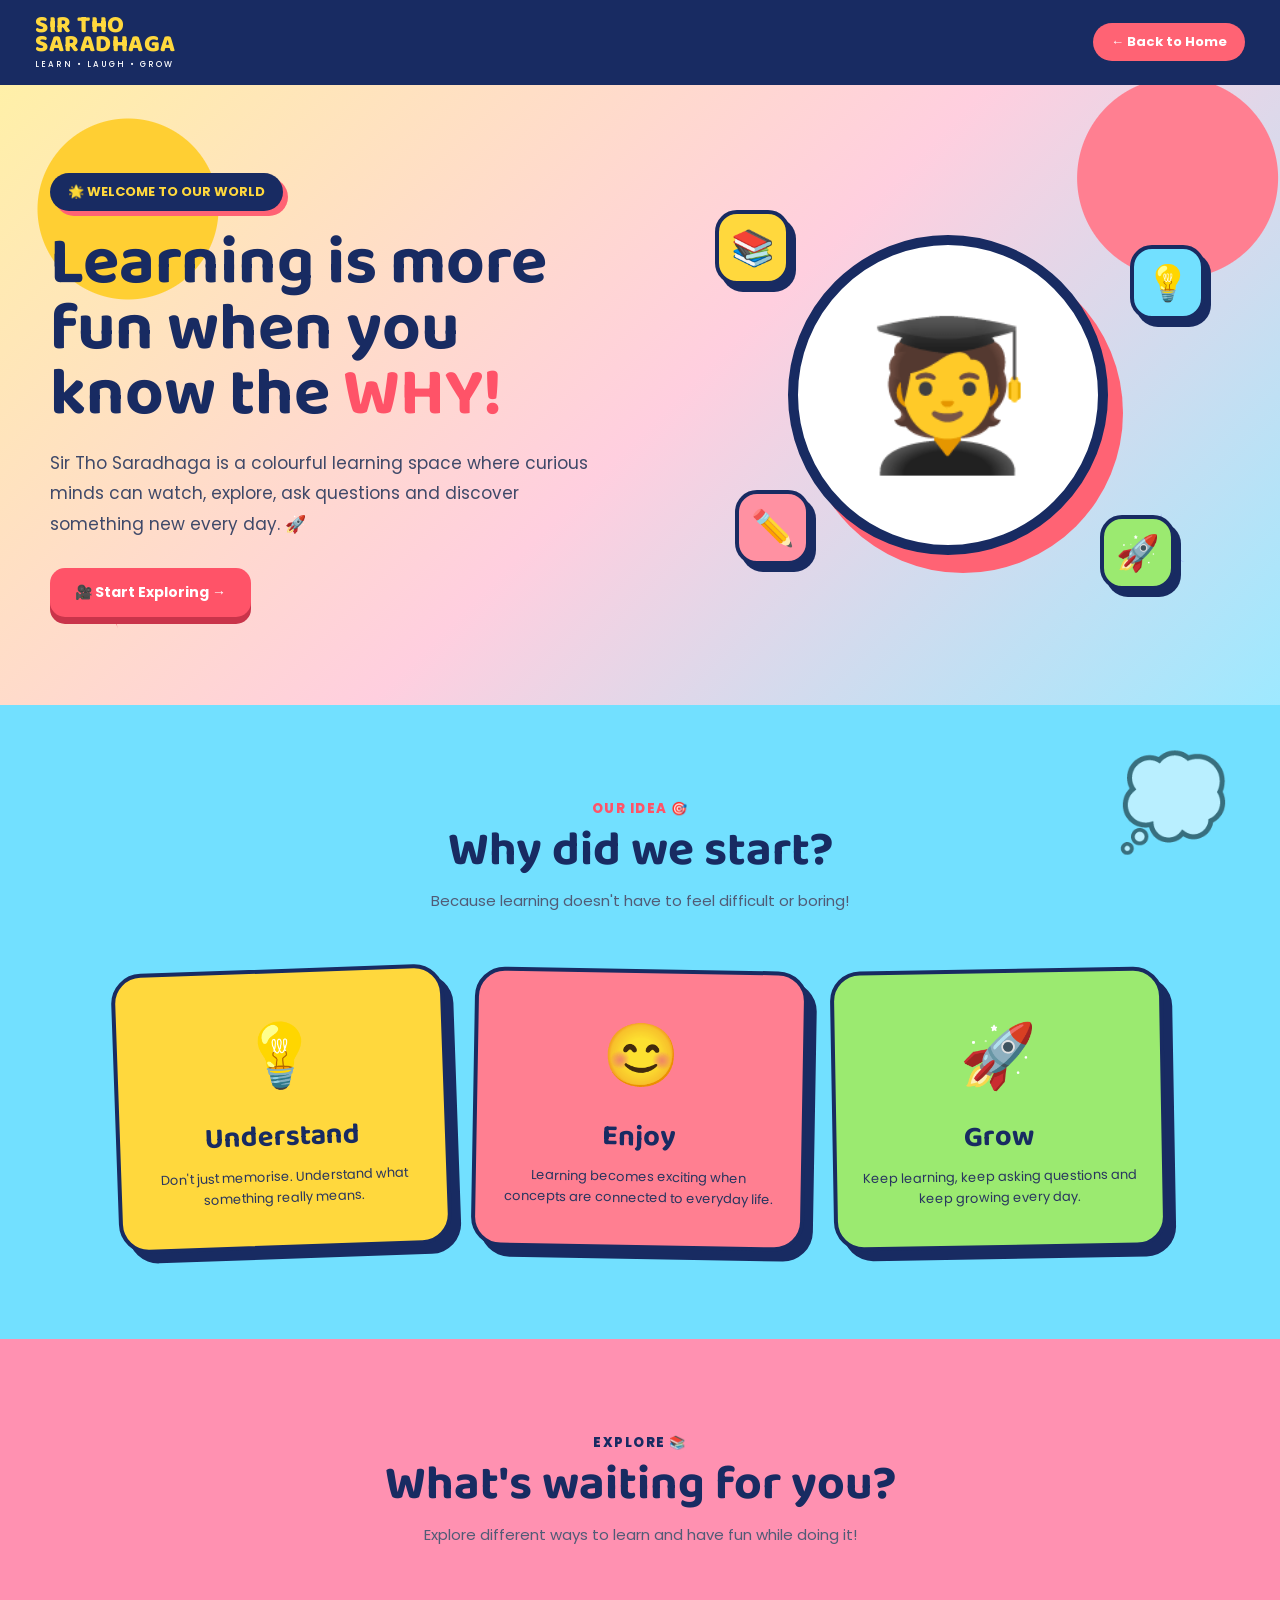
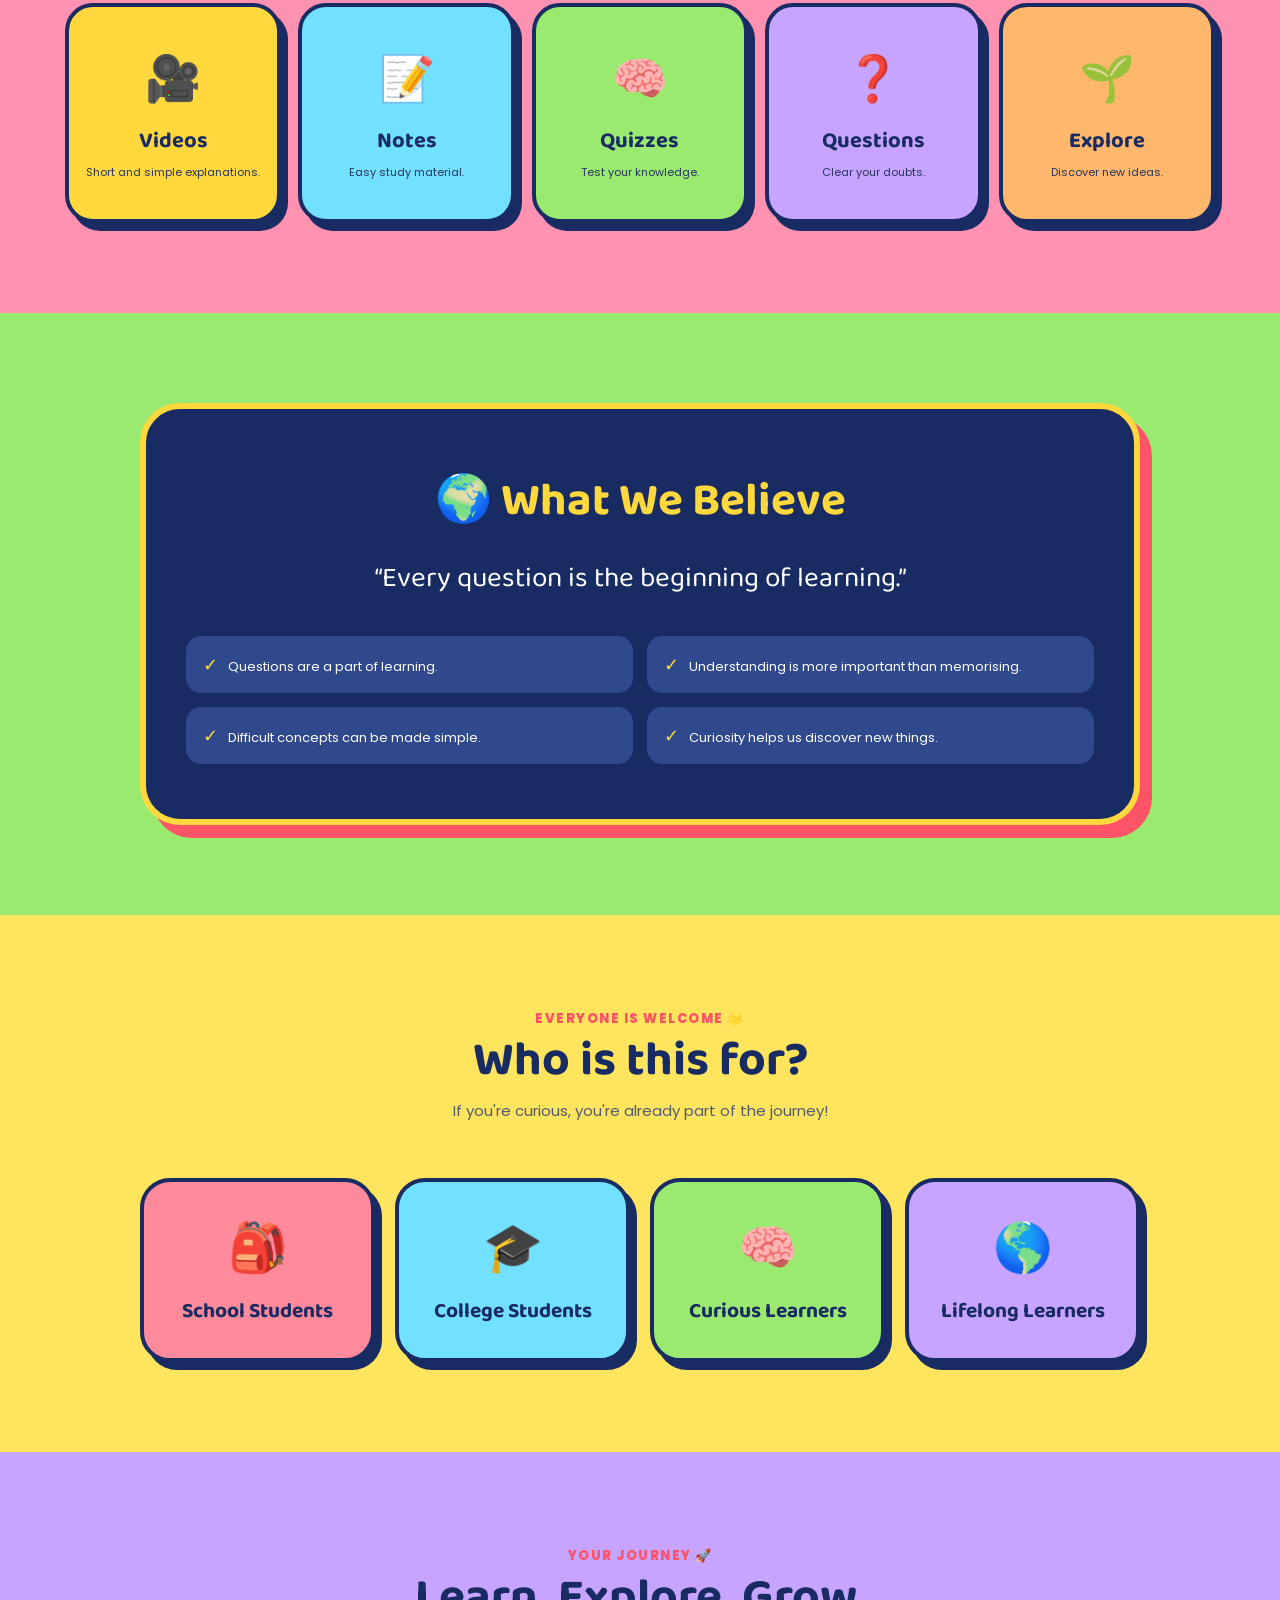
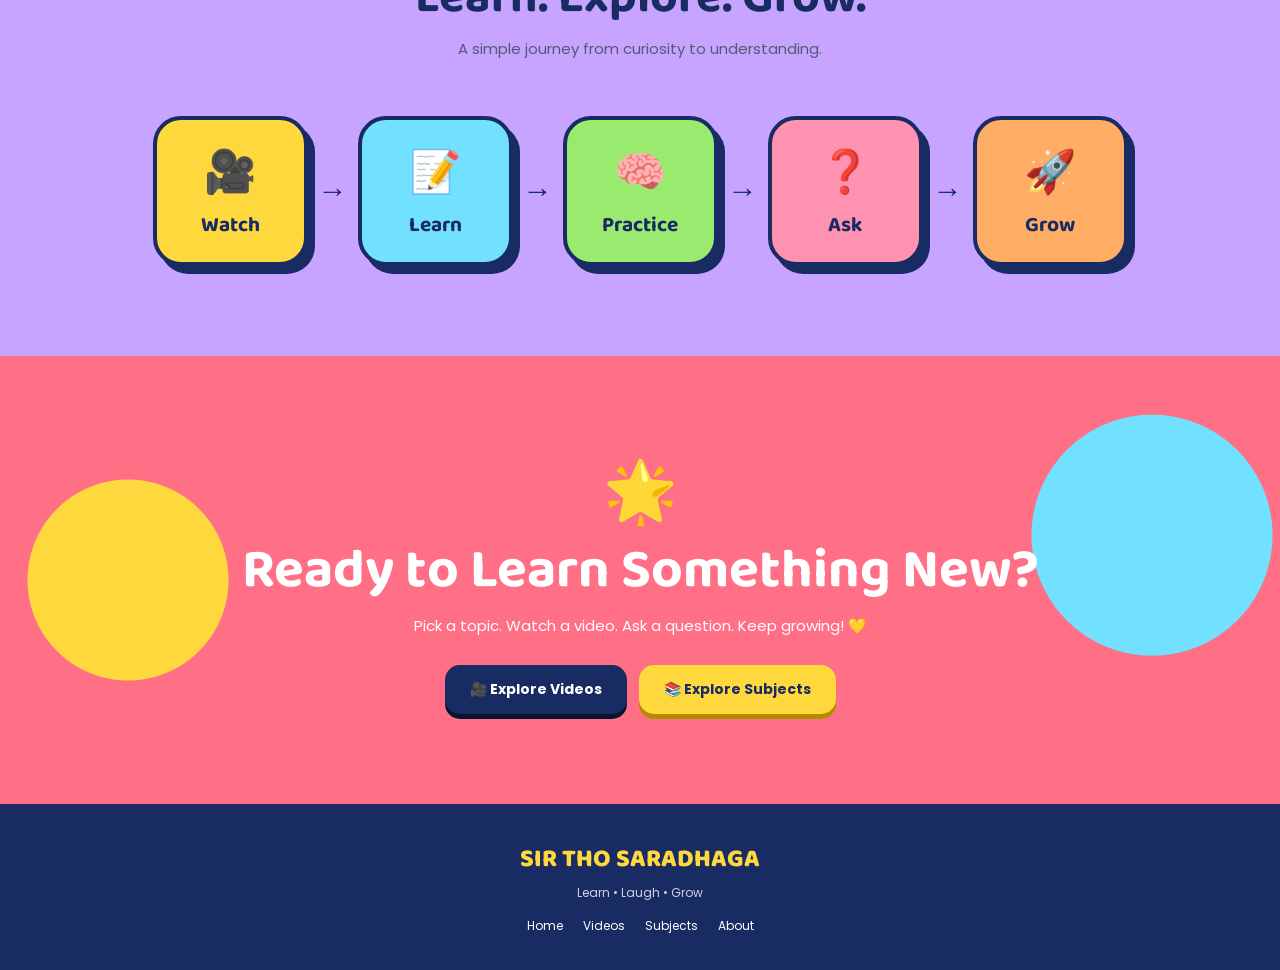
==== about.html @ 95d96d80 "first commit" ====
<!DOCTYPE html>
<html lang="en">

<head>

    <meta charset="UTF-8">

    <meta name="viewport"
          content="width=device-width, initial-scale=1.0">

    <title>About | Sir Tho Saradhaga</title>

    <link rel="preconnect"
          href="https://fonts.googleapis.com">

    <link rel="preconnect"
          href="https://fonts.gstatic.com"
          crossorigin>

    <link
        href="https://fonts.googleapis.com/css2?family=Baloo+2:wght@500;600;700;800&family=Poppins:wght@400;500;600;700&display=swap"
        rel="stylesheet">


<style>

/* =========================================================
   RESET
========================================================= */

* {
    margin: 0;
    padding: 0;
    box-sizing: border-box;
}

html {
    scroll-behavior: smooth;
}

body {
    font-family: "Poppins", sans-serif;
    background: #fff0a8;
    color: #17265c;
    overflow-x: hidden;
}

a {
    text-decoration: none;
}



/* =========================================================
   SIMPLE TOP BAR
========================================================= */

.top-bar {

    width: 100%;

    background: #182b62;

    padding: 16px 35px;

    display: flex;

    align-items: center;

    justify-content: space-between;

    position: relative;

    z-index: 20;
}


.logo {

    font-family: "Baloo 2", sans-serif;

    font-size: 24px;

    line-height: 0.8;

    font-weight: 800;

    color: #ffd83d;

    letter-spacing: 0.5px;
}


.logo small {

    display: block;

    color: white;

    font-family: "Poppins", sans-serif;

    font-size: 8px;

    font-weight: 500;

    letter-spacing: 2px;

    margin-top: 8px;
}


.back-home {

    background: #ff6374;

    color: white;

    padding: 9px 18px;

    border-radius: 25px;

    font-size: 13px;

    font-weight: 700;

    transition: 0.25s;
}


.back-home:hover {

    background: #ff4559;

    transform: translateY(-2px);
}



/* =========================================================
   HERO
========================================================= */

.about-hero {

    min-height: 620px;

    background:

        radial-gradient(
            circle at 10% 20%,
            #ffcf33 0,
            #ffcf33 90px,
            transparent 91px
        ),

        radial-gradient(
            circle at 92% 15%,
            #ff7f91 0,
            #ff7f91 100px,
            transparent 101px
        ),

        linear-gradient(
            135deg,
            #fff0a8,
            #ffcfdf 52%,
            #9ee9ff
        );

    position: relative;

    overflow: hidden;

    display: flex;

    align-items: center;
}


.about-hero::before {

    content: "✦";

    position: absolute;

    left: 6%;

    bottom: 45px;

    font-size: 80px;

    color: #ff6374;

    transform: rotate(-15deg);
}


.about-hero::after {

    content: "✦";

    position: absolute;

    right: 7%;

    bottom: 80px;

    font-size: 100px;

    color: #7b62ff;

    transform: rotate(20deg);
}


.hero-inner {

    width: 100%;

    max-width: 1250px;

    margin: auto;

    padding: 70px 35px;

    display: grid;

    grid-template-columns: 1fr 1fr;

    align-items: center;

    gap: 50px;

    position: relative;

    z-index: 3;
}


.hero-left {

    max-width: 650px;
}


.hero-tag {

    display: inline-block;

    background: #182b62;

    color: #ffd83d;

    padding: 9px 18px;

    border-radius: 30px;

    font-size: 13px;

    font-weight: 700;

    margin-bottom: 20px;

    box-shadow:
        5px 5px 0 #ff6374;
}


.hero-left h1 {

    font-family: "Baloo 2", sans-serif;

    font-size: 67px;

    line-height: 0.98;

    color: #182b62;

    margin-bottom: 20px;
}


.hero-left h1 span {

    color: #ff5368;

    position: relative;
}


.hero-left p {

    font-size: 17px;

    line-height: 1.8;

    color: #3f4969;

    max-width: 590px;

    margin-bottom: 28px;
}


.hero-button {

    display: inline-flex;

    align-items: center;

    gap: 8px;

    background: #ff5368;

    color: white;

    padding: 14px 25px;

    border-radius: 15px;

    font-size: 14px;

    font-weight: 700;

    box-shadow:
        0 7px 0 #c9344a;

    transition: 0.2s;
}


.hero-button:hover {

    transform: translateY(4px);

    box-shadow:
        0 3px 0 #c9344a;
}



/* HERO ILLUSTRATION */

.hero-art {

    height: 410px;

    position: relative;

    display: flex;

    justify-content: center;

    align-items: center;
}


.big-circle {

    width: 320px;

    height: 320px;

    border-radius: 50%;

    background: #ffffff;

    border: 10px solid #182b62;

    display: flex;

    align-items: center;

    justify-content: center;

    font-size: 145px;

    box-shadow:
        15px 18px 0 #ff6374;

    position: relative;

    z-index: 2;
}


.art-card {

    position: absolute;

    width: 75px;

    height: 75px;

    border-radius: 22px;

    display: flex;

    align-items: center;

    justify-content: center;

    font-size: 35px;

    border: 4px solid #182b62;

    box-shadow:
        6px 7px 0 #182b62;

    z-index: 4;

    animation: bounce 3s ease-in-out infinite;
}


.art-one {

    background: #ffd83d;

    top: 20px;

    left: 50px;
}


.art-two {

    background: #72e0ff;

    top: 55px;

    right: 25px;

    animation-delay: .5s;
}


.art-three {

    background: #ff91a2;

    bottom: 35px;

    left: 70px;

    animation-delay: 1s;
}


.art-four {

    background: #9bea70;

    bottom: 10px;

    right: 55px;

    animation-delay: 1.5s;
}


@keyframes bounce {

    0%,100% {
        transform: translateY(0) rotate(0deg);
    }

    50% {
        transform: translateY(-12px) rotate(5deg);
    }
}



/* =========================================================
   SECTION COMMON
========================================================= */

.section {

    padding: 90px 25px;

    position: relative;

    overflow: hidden;
}


.section-heading {

    max-width: 800px;

    margin: 0 auto 55px;

    text-align: center;
}


.section-heading .mini {

    display: inline-block;

    font-size: 13px;

    font-weight: 800;

    color: #ff5368;

    letter-spacing: 1.5px;

    margin-bottom: 7px;
}


.section-heading h2 {

    font-family: "Baloo 2", sans-serif;

    font-size: 48px;

    line-height: 1.05;

    color: #182b62;

    margin-bottom: 12px;
}


.section-heading p {

    color: #515b76;

    font-size: 15px;

    line-height: 1.7;
}



/* =========================================================
   WHY SECTION
========================================================= */

.why-section {

    background: #72e0ff;
}


.why-section::before {

    content: "💭";

    position: absolute;

    right: 4%;

    top: 30px;

    font-size: 90px;

    opacity: 0.5;
}


.why-cards {

    max-width: 1050px;

    margin: auto;

    display: grid;

    grid-template-columns: repeat(3, 1fr);

    gap: 25px;
}


.why-card {

    min-height: 280px;

    padding: 30px 25px;

    border-radius: 30px;

    border: 4px solid #182b62;

    box-shadow:
        9px 10px 0 #182b62;

    transition: 0.25s;

    display: flex;

    flex-direction: column;

    justify-content: center;

    align-items: center;

    text-align: center;
}


.why-card:hover {

    transform: translateY(-8px);
}


.why-card:nth-child(1) {

    background: #ffd83d;

    transform: rotate(-2deg);
}


.why-card:nth-child(2) {

    background: #ff7f91;

    transform: rotate(1deg);
}


.why-card:nth-child(3) {

    background: #9bea70;

    transform: rotate(-1deg);
}


.why-icon {

    font-size: 62px;

    margin-bottom: 12px;
}


.why-card h3 {

    font-family: "Baloo 2", sans-serif;

    color: #182b62;

    font-size: 29px;

    margin-bottom: 7px;
}


.why-card p {

    color: #28355f;

    font-size: 13px;

    line-height: 1.6;
}



/* =========================================================
   FEATURES
========================================================= */

.features-section {

    background: #ff91b1;
}


.features-section .section-heading .mini {

    color: #182b62;
}


.feature-grid {

    max-width: 1150px;

    margin: auto;

    display: grid;

    grid-template-columns: repeat(5, 1fr);

    gap: 17px;
}


.feature-card {

    min-height: 220px;

    padding: 25px 15px;

    border-radius: 28px;

    text-align: center;

    border: 4px solid #182b62;

    box-shadow:
        7px 8px 0 #182b62;

    display: flex;

    flex-direction: column;

    justify-content: center;

    align-items: center;

    transition: 0.25s;
}


.feature-card:hover {

    transform: translateY(-8px) rotate(1deg);
}


.feature-card:nth-child(1) {

    background: #ffd83d;
}


.feature-card:nth-child(2) {

    background: #72e0ff;
}


.feature-card:nth-child(3) {

    background: #9bea70;
}


.feature-card:nth-child(4) {

    background: #c7a4ff;
}


.feature-card:nth-child(5) {

    background: #ffb86b;
}


.feature-card .emoji {

    font-size: 45px;

    margin-bottom: 10px;
}


.feature-card h3 {

    font-family: "Baloo 2", sans-serif;

    font-size: 22px;

    color: #182b62;

    margin-bottom: 5px;
}


.feature-card p {

    color: #27345d;

    font-size: 11px;

    line-height: 1.5;
}



/* =========================================================
   BELIEF SECTION
========================================================= */

.belief-section {

    background: #9bea70;

    text-align: center;
}


.belief-box {

    max-width: 1000px;

    margin: auto;

    background: #182b62;

    border-radius: 40px;

    padding: 55px 40px;

    color: white;

    border: 6px solid #ffd83d;

    box-shadow:
        12px 13px 0 #ff5368;

    position: relative;
}


.belief-box h2 {

    font-family: "Baloo 2", sans-serif;

    color: #ffd83d;

    font-size: 46px;

    margin-bottom: 18px;
}


.quote {

    font-family: "Baloo 2", sans-serif;

    color: white;

    font-size: 28px;

    margin-bottom: 35px;
}


.belief-points {

    display: grid;

    grid-template-columns: repeat(2, 1fr);

    gap: 14px;

    text-align: left;
}


.belief-point {

    background: #30488c;

    border-radius: 15px;

    padding: 15px 17px;

    color: white;

    font-size: 13px;
}


.belief-point span {

    color: #ffd83d;

    font-size: 18px;

    margin-right: 7px;
}



/* =========================================================
   WHO IS IT FOR
========================================================= */

.audience-section {

    background: #ffe45e;
}


.audience-grid {

    max-width: 1000px;

    margin: auto;

    display: grid;

    grid-template-columns: repeat(4, 1fr);

    gap: 20px;
}


.audience-card {

    padding: 30px 15px;

    min-height: 180px;

    border-radius: 30px;

    border: 4px solid #182b62;

    box-shadow:
        7px 8px 0 #182b62;

    display: flex;

    flex-direction: column;

    justify-content: center;

    align-items: center;

    text-align: center;

    transition: 0.25s;
}


.audience-card:hover {

    transform: scale(1.05);
}


.audience-card:nth-child(1) {

    background: #ff8a9c;
}


.audience-card:nth-child(2) {

    background: #72e0ff;
}


.audience-card:nth-child(3) {

    background: #9bea70;
}


.audience-card:nth-child(4) {

    background: #c7a4ff;
}


.audience-card .emoji {

    font-size: 48px;

    margin-bottom: 10px;
}


.audience-card h3 {

    font-family: "Baloo 2", sans-serif;

    color: #182b62;

    font-size: 21px;
}



/* =========================================================
   LEARNING JOURNEY
========================================================= */

.journey-section {

    background: #c7a4ff;
}


.journey {

    max-width: 1100px;

    margin: auto;

    display: flex;

    justify-content: center;

    align-items: center;

    gap: 10px;

    flex-wrap: wrap;
}


.journey-step {

    width: 155px;

    height: 150px;

    border-radius: 28px;

    background: #ffd83d;

    border: 4px solid #182b62;

    box-shadow:
        7px 8px 0 #182b62;

    display: flex;

    flex-direction: column;

    justify-content: center;

    align-items: center;

    transition: 0.25s;
}


.journey-step:nth-child(3) {

    background: #72e0ff;
}


.journey-step:nth-child(5) {

    background: #9bea70;
}


.journey-step:nth-child(7) {

    background: #ff91b1;
}


.journey-step:nth-child(9) {

    background: #ffad65;
}


.journey-step:hover {

    transform: translateY(-8px);
}


.journey-step .emoji {

    font-size: 42px;

    margin-bottom: 5px;
}


.journey-step h3 {

    font-family: "Baloo 2", sans-serif;

    color: #182b62;

    font-size: 21px;
}


.journey-arrow {

    font-size: 30px;

    font-weight: 800;

    color: #182b62;
}



/* =========================================================
   FINAL CTA
========================================================= */

.cta-section {

    background:

        radial-gradient(
            circle at 10% 50%,
            #ffd83d 0,
            #ffd83d 100px,
            transparent 101px
        ),

        radial-gradient(
            circle at 90% 40%,
            #72e0ff 0,
            #72e0ff 120px,
            transparent 121px
        ),

        #ff6f86;

    padding: 90px 25px;

    text-align: center;
}


.cta-box {

    max-width: 800px;

    margin: auto;
}


.cta-box .emoji {

    font-size: 60px;

    margin-bottom: 8px;
}


.cta-box h2 {

    font-family: "Baloo 2", sans-serif;

    color: white;

    font-size: 55px;

    line-height: 1;

    margin-bottom: 15px;
}


.cta-box p {

    color: white;

    font-size: 15px;

    margin-bottom: 28px;
}


.cta-buttons {

    display: flex;

    justify-content: center;

    gap: 12px;

    flex-wrap: wrap;
}


.cta-btn {

    padding: 14px 25px;

    border-radius: 15px;

    font-size: 14px;

    font-weight: 700;

    transition: 0.25s;
}


.cta-primary {

    background: #182b62;

    color: white;

    box-shadow:
        0 5px 0 #091431;
}


.cta-secondary {

    background: #ffd83d;

    color: #182b62;

    box-shadow:
        0 5px 0 #b28c00;
}


.cta-btn:hover {

    transform: translateY(4px);
}



/* =========================================================
   FOOTER
========================================================= */

footer {

    background: #182b62;

    color: white;

    text-align: center;

    padding: 35px 20px;
}


.footer-logo {

    font-family: "Baloo 2", sans-serif;

    font-size: 25px;

    color: #ffd83d;

    font-weight: 800;
}


footer p {

    font-size: 12px;

    opacity: 0.8;

    margin-top: 5px;
}


.footer-links {

    margin-top: 15px;

    display: flex;

    justify-content: center;

    gap: 20px;

    flex-wrap: wrap;
}


.footer-links a {

    color: white;

    font-size: 12px;
}


.footer-links a:hover {

    color: #ffd83d;
}



/* =========================================================
   RESPONSIVE
========================================================= */

@media (max-width: 1000px) {

    .feature-grid {

        grid-template-columns: repeat(3, 1fr);
    }


    .hero-left h1 {

        font-size: 55px;
    }


    .audience-grid {

        grid-template-columns: repeat(2, 1fr);
    }

}


@media (max-width: 800px) {

    .hero-inner {

        grid-template-columns: 1fr;

        text-align: center;
    }


    .hero-left {

        margin: auto;
    }


    .hero-left p {

        margin-left: auto;
        margin-right: auto;
    }


    .hero-art {

        height: 330px;
    }


    .why-cards {

        grid-template-columns: 1fr;
    }


    .belief-points {

        grid-template-columns: 1fr;
    }


    .journey-arrow {

        display: none;
    }

}


@media (max-width: 600px) {

    .top-bar {

        padding: 14px 18px;
    }


    .logo {

        font-size: 20px;
    }


    .about-hero {

        min-height: auto;
    }


    .hero-inner {

        padding: 60px 20px;
    }


    .hero-left h1 {

        font-size: 43px;
    }


    .hero-left p {

        font-size: 15px;
    }


    .big-circle {

        width: 240px;

        height: 240px;

        font-size: 105px;
    }


    .art-card {

        width: 60px;

        height: 60px;

        font-size: 28px;
    }


    .section {

        padding: 65px 18px;
    }


    .section-heading h2 {

        font-size: 37px;
    }


    .feature-grid {

        grid-template-columns: repeat(2, 1fr);
    }


    .audience-grid {

        grid-template-columns: 1fr 1fr;
    }


    .belief-box {

        padding: 40px 20px;
    }


    .belief-box h2 {

        font-size: 37px;
    }


    .quote {

        font-size: 22px;
    }


    .cta-box h2 {

        font-size: 42px;
    }

}


@media (max-width: 400px) {

    .feature-grid {

        grid-template-columns: 1fr;
    }


    .audience-grid {

        grid-template-columns: 1fr;
    }


    .journey-step {

        width: 140px;
    }

}

</style>

</head>


<body>


<!-- =====================================================
     TOP BAR
===================================================== -->

<header class="top-bar">

    <a href="index.html" class="logo">

        SIR THO<br>
        SARADHAGA

        <small>
            LEARN • LAUGH • GROW
        </small>

    </a>


    <a href="index.html" class="back-home">

        ← Back to Home

    </a>

</header>



<!-- =====================================================
     HERO
===================================================== -->

<section class="about-hero">

    <div class="hero-inner">


        <div class="hero-left">

            <div class="hero-tag">

                🌟 WELCOME TO OUR WORLD

            </div>


            <h1>

                Learning is more fun
                when you know the
                <span>WHY!</span>

            </h1>


            <p>

                Sir Tho Saradhaga is a colourful learning
                space where curious minds can watch,
                explore, ask questions and discover
                something new every day. 🚀

            </p>


            <a
                href="videos.html"
                class="hero-button"
            >

                🎥 Start Exploring →

            </a>

        </div>



        <div class="hero-art">


            <div class="big-circle">

                🧑‍🎓

            </div>


            <div class="art-card art-one">
                📚
            </div>


            <div class="art-card art-two">
                💡
            </div>


            <div class="art-card art-three">
                ✏️
            </div>


            <div class="art-card art-four">
                🚀
            </div>


        </div>


    </div>

</section>



<!-- =====================================================
     WHY WE STARTED
===================================================== -->

<section class="section why-section">


    <div class="section-heading">

        <div class="mini">
            OUR IDEA 🎯
        </div>

        <h2>
            Why did we start?
        </h2>

        <p>

            Because learning doesn't have to feel
            difficult or boring!

        </p>

    </div>



    <div class="why-cards">


        <div class="why-card">

            <div class="why-icon">
                💡
            </div>

            <h3>
                Understand
            </h3>

            <p>

                Don't just memorise.
                Understand what something
                really means.

            </p>

        </div>



        <div class="why-card">

            <div class="why-icon">
                😊
            </div>

            <h3>
                Enjoy
            </h3>

            <p>

                Learning becomes exciting
                when concepts are connected
                to everyday life.

            </p>

        </div>



        <div class="why-card">

            <div class="why-icon">
                🚀
            </div>

            <h3>
                Grow
            </h3>

            <p>

                Keep learning, keep asking
                questions and keep growing
                every day.

            </p>

        </div>


    </div>

</section>



<!-- =====================================================
     WHAT YOU CAN FIND
===================================================== -->

<section class="section features-section">


    <div class="section-heading">

        <div class="mini">
            EXPLORE 📚
        </div>

        <h2>
            What's waiting for you?
        </h2>

        <p>

            Explore different ways to learn
            and have fun while doing it!

        </p>

    </div>



    <div class="feature-grid">


        <div class="feature-card">

            <div class="emoji">
                🎥
            </div>

            <h3>
                Videos
            </h3>

            <p>
                Short and simple explanations.
            </p>

        </div>


        <div class="feature-card">

            <div class="emoji">
                📝
            </div>

            <h3>
                Notes
            </h3>

            <p>
                Easy study material.
            </p>

        </div>


        <div class="feature-card">

            <div class="emoji">
                🧠
            </div>

            <h3>
                Quizzes
            </h3>

            <p>
                Test your knowledge.
            </p>

        </div>


        <div class="feature-card">

            <div class="emoji">
                ❓
            </div>

            <h3>
                Questions
            </h3>

            <p>
                Clear your doubts.
            </p>

        </div>


        <div class="feature-card">

            <div class="emoji">
                🌱
            </div>

            <h3>
                Explore
            </h3>

            <p>
                Discover new ideas.
            </p>

        </div>


    </div>

</section>



<!-- =====================================================
     WHAT WE BELIEVE
===================================================== -->

<section class="section belief-section">


    <div class="belief-box">


        <h2>
            🌍 What We Believe
        </h2>


        <div class="quote">

            “Every question is the beginning
            of learning.”

        </div>


        <div class="belief-points">


            <div class="belief-point">

                <span>✓</span>

                Questions are a part of learning.

            </div>


            <div class="belief-point">

                <span>✓</span>

                Understanding is more important
                than memorising.

            </div>


            <div class="belief-point">

                <span>✓</span>

                Difficult concepts can be made simple.

            </div>


            <div class="belief-point">

                <span>✓</span>

                Curiosity helps us discover new things.

            </div>


        </div>


    </div>

</section>



<!-- =====================================================
     WHO IS IT FOR
===================================================== -->

<section class="section audience-section">


    <div class="section-heading">

        <div class="mini">
            EVERYONE IS WELCOME 🌟
        </div>

        <h2>
            Who is this for?
        </h2>

        <p>

            If you're curious, you're already
            part of the journey!

        </p>

    </div>



    <div class="audience-grid">


        <div class="audience-card">

            <div class="emoji">
                🎒
            </div>

            <h3>
                School Students
            </h3>

        </div>


        <div class="audience-card">

            <div class="emoji">
                🎓
            </div>

            <h3>
                College Students
            </h3>

        </div>


        <div class="audience-card">

            <div class="emoji">
                🧠
            </div>

            <h3>
                Curious Learners
            </h3>

        </div>


        <div class="audience-card">

            <div class="emoji">
                🌎
            </div>

            <h3>
                Lifelong Learners
            </h3>

        </div>


    </div>

</section>



<!-- =====================================================
     LEARNING JOURNEY
===================================================== -->

<section class="section journey-section">


    <div class="section-heading">

        <div class="mini">
            YOUR JOURNEY 🚀
        </div>

        <h2>
            Learn. Explore. Grow.
        </h2>

        <p>

            A simple journey from curiosity
            to understanding.

        </p>

    </div>



    <div class="journey">


        <div class="journey-step">

            <div class="emoji">
                🎥
            </div>

            <h3>
                Watch
            </h3>

        </div>


        <div class="journey-arrow">
            →
        </div>


        <div class="journey-step">

            <div class="emoji">
                📝
            </div>

            <h3>
                Learn
            </h3>

        </div>


        <div class="journey-arrow">
            →
        </div>


        <div class="journey-step">

            <div class="emoji">
                🧠
            </div>

            <h3>
                Practice
            </h3>

        </div>


        <div class="journey-arrow">
            →
        </div>


        <div class="journey-step">

            <div class="emoji">
                ❓
            </div>

            <h3>
                Ask
            </h3>

        </div>


        <div class="journey-arrow">
            →
        </div>


        <div class="journey-step">

            <div class="emoji">
                🚀
            </div>

            <h3>
                Grow
            </h3>

        </div>


    </div>

</section>



<!-- =====================================================
     FINAL CTA
===================================================== -->

<section class="cta-section">


    <div class="cta-box">


        <div class="emoji">
            🌟
        </div>


        <h2>
            Ready to Learn Something New?
        </h2>


        <p>

            Pick a topic. Watch a video.
            Ask a question. Keep growing! 💛

        </p>


        <div class="cta-buttons">


            <a
                href="videos.html"
                class="cta-btn cta-primary"
            >

                🎥 Explore Videos

            </a>


            <a
                href="index.html#subjects"
                class="cta-btn cta-secondary"
            >

                📚 Explore Subjects

            </a>


        </div>


    </div>

</section>



<!-- =====================================================
     FOOTER
===================================================== -->

<footer>


    <div class="footer-logo">

        SIR THO SARADHAGA

    </div>


    <p>
        Learn • Laugh • Grow
    </p>


    <div class="footer-links">

        <a href="index.html">
            Home
        </a>

        <a href="videos.html">
            Videos
        </a>

        <a href="index.html#subjects">
            Subjects
        </a>

        <a href="about.html">
            About
        </a>

    </div>


</footer>


</body>

</html>
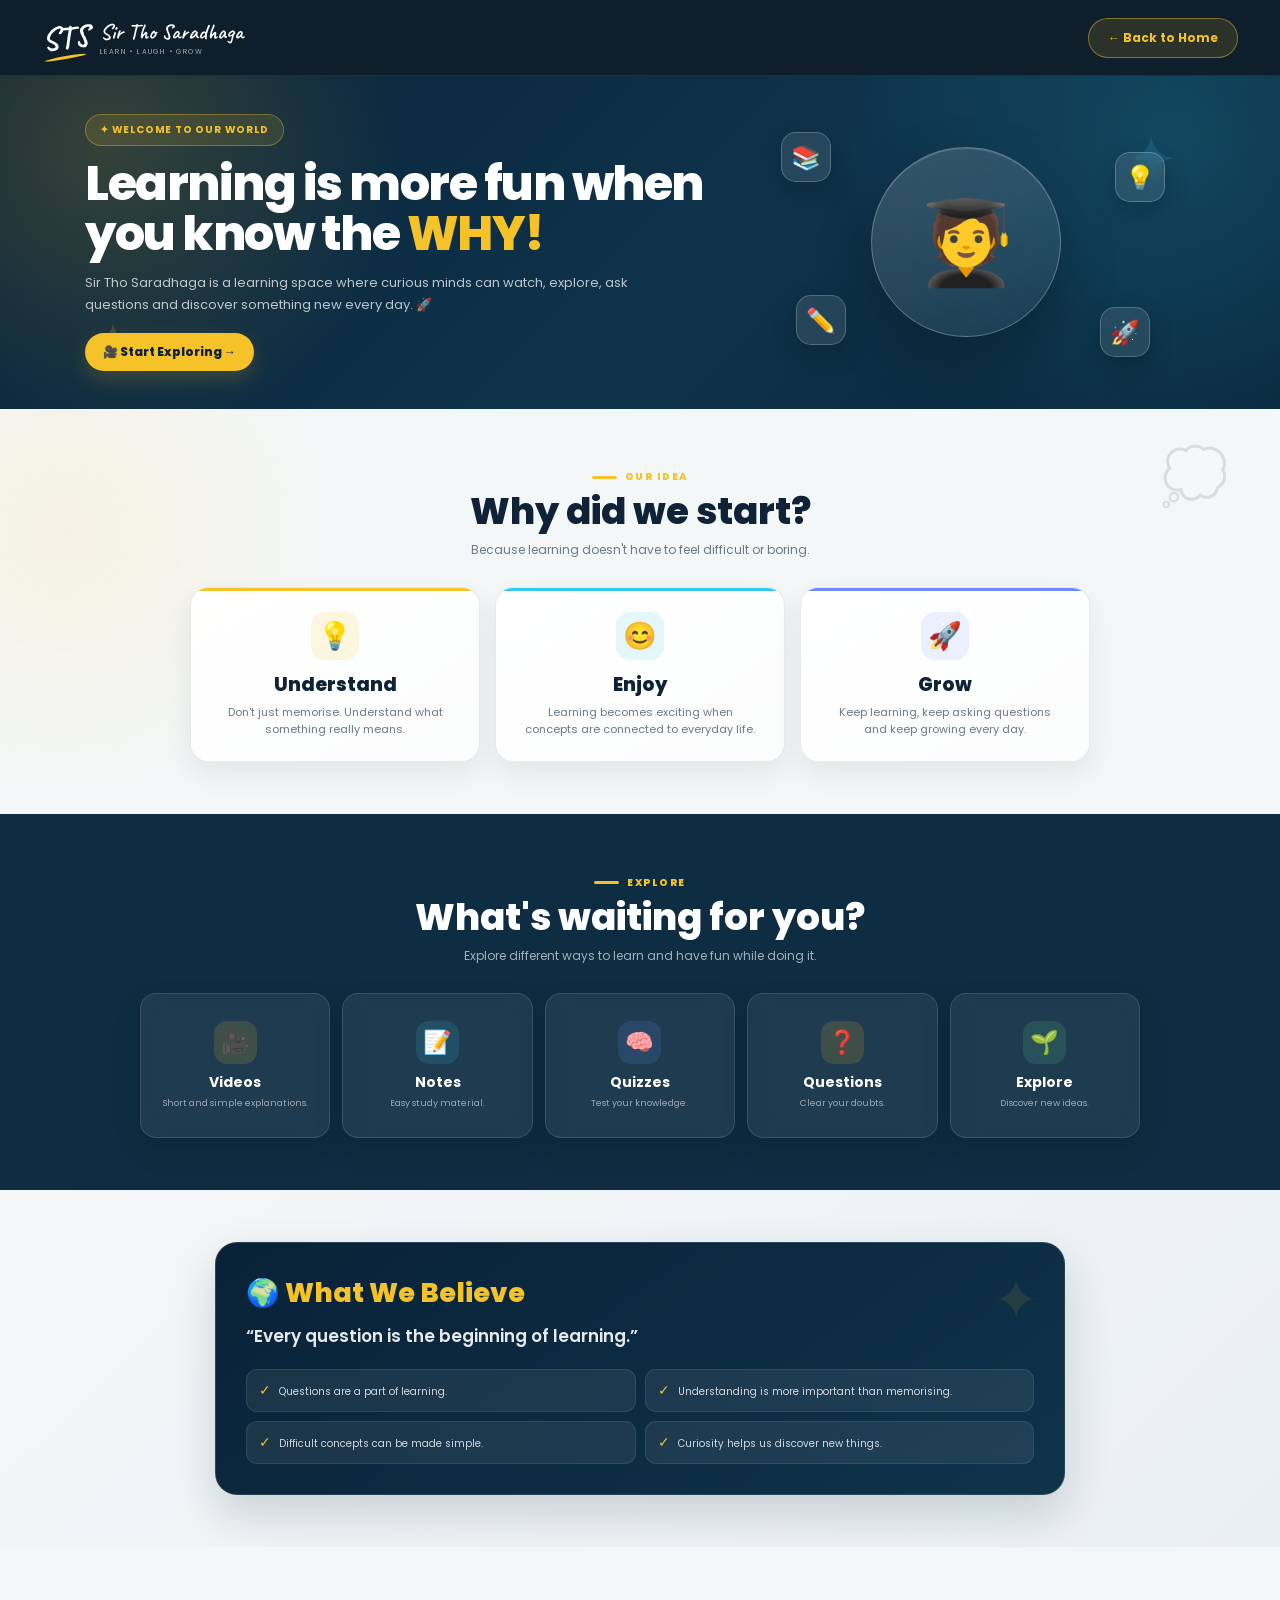
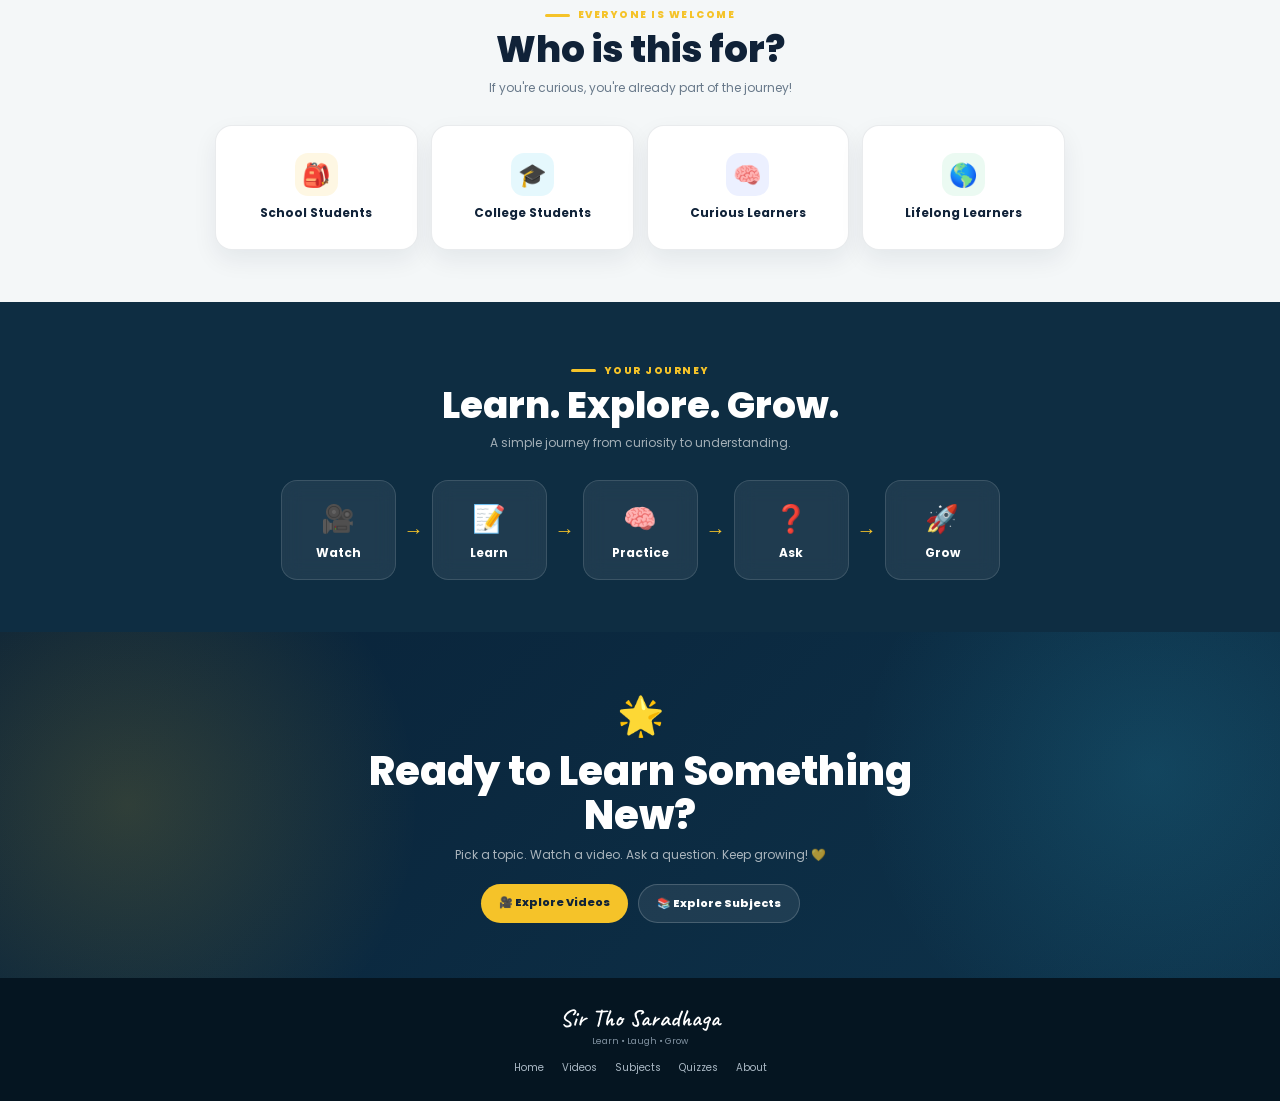
==== commit ce3cfcbc: "upated" ====
--- a/about.html
+++ b/about.html
@@ -2,2234 +2,2325 @@
 <html lang="en">
 
 <head>
-
     <meta charset="UTF-8">
-
-    <meta name="viewport"
-          content="width=device-width, initial-scale=1.0">
+    <meta name="viewport" content="width=device-width, initial-scale=1.0">
 
     <title>About | Sir Tho Saradhaga</title>
 
-    <link rel="preconnect"
-          href="https://fonts.googleapis.com">
-
-    <link rel="preconnect"
-          href="https://fonts.gstatic.com"
-          crossorigin>
+    <link rel="preconnect" href="https://fonts.googleapis.com">
+    <link rel="preconnect" href="https://fonts.gstatic.com" crossorigin>
 
     <link
-        href="https://fonts.googleapis.com/css2?family=Baloo+2:wght@500;600;700;800&family=Poppins:wght@400;500;600;700&display=swap"
+        href="https://fonts.googleapis.com/css2?family=Caveat:wght@500;600;700&family=Poppins:wght@400;500;600;700;800&display=swap"
         rel="stylesheet">
 
-
-<style>
-
-/* =========================================================
-   RESET
-========================================================= */
-
-* {
-    margin: 0;
-    padding: 0;
-    box-sizing: border-box;
-}
-
-html {
-    scroll-behavior: smooth;
-}
-
-body {
-    font-family: "Poppins", sans-serif;
-    background: #fff0a8;
-    color: #17265c;
-    overflow-x: hidden;
-}
-
-a {
-    text-decoration: none;
-}
-
-
-
-/* =========================================================
-   SIMPLE TOP BAR
-========================================================= */
-
-.top-bar {
-
-    width: 100%;
-
-    background: #182b62;
-
-    padding: 16px 35px;
-
-    display: flex;
-
-    align-items: center;
-
-    justify-content: space-between;
-
-    position: relative;
-
-    z-index: 20;
-}
-
-
-.logo {
-
-    font-family: "Baloo 2", sans-serif;
-
-    font-size: 24px;
-
-    line-height: 0.8;
-
-    font-weight: 800;
-
-    color: #ffd83d;
-
-    letter-spacing: 0.5px;
-}
-
-
-.logo small {
-
-    display: block;
-
-    color: white;
-
-    font-family: "Poppins", sans-serif;
-
-    font-size: 8px;
-
-    font-weight: 500;
-
-    letter-spacing: 2px;
-
-    margin-top: 8px;
-}
-
-
-.back-home {
-
-    background: #ff6374;
-
-    color: white;
-
-    padding: 9px 18px;
-
-    border-radius: 25px;
-
-    font-size: 13px;
-
-    font-weight: 700;
-
-    transition: 0.25s;
-}
-
-
-.back-home:hover {
-
-    background: #ff4559;
-
-    transform: translateY(-2px);
-}
-
-
-
-/* =========================================================
-   HERO
-========================================================= */
-
-.about-hero {
-
-    min-height: 620px;
-
-    background:
-
-        radial-gradient(
-            circle at 10% 20%,
-            #ffcf33 0,
-            #ffcf33 90px,
-            transparent 91px
-        ),
-
-        radial-gradient(
-            circle at 92% 15%,
-            #ff7f91 0,
-            #ff7f91 100px,
-            transparent 101px
-        ),
-
-        linear-gradient(
-            135deg,
-            #fff0a8,
-            #ffcfdf 52%,
-            #9ee9ff
-        );
-
-    position: relative;
-
-    overflow: hidden;
-
-    display: flex;
-
-    align-items: center;
-}
-
-
-.about-hero::before {
-
-    content: "✦";
-
-    position: absolute;
-
-    left: 6%;
-
-    bottom: 45px;
-
-    font-size: 80px;
-
-    color: #ff6374;
-
-    transform: rotate(-15deg);
-}
-
-
-.about-hero::after {
-
-    content: "✦";
-
-    position: absolute;
-
-    right: 7%;
-
-    bottom: 80px;
-
-    font-size: 100px;
-
-    color: #7b62ff;
-
-    transform: rotate(20deg);
-}
-
-
-.hero-inner {
-
-    width: 100%;
-
-    max-width: 1250px;
-
-    margin: auto;
-
-    padding: 70px 35px;
-
-    display: grid;
-
-    grid-template-columns: 1fr 1fr;
-
-    align-items: center;
-
-    gap: 50px;
-
-    position: relative;
-
-    z-index: 3;
-}
-
-
-.hero-left {
-
-    max-width: 650px;
-}
-
-
-.hero-tag {
-
-    display: inline-block;
-
-    background: #182b62;
-
-    color: #ffd83d;
-
-    padding: 9px 18px;
-
-    border-radius: 30px;
-
-    font-size: 13px;
-
-    font-weight: 700;
-
-    margin-bottom: 20px;
-
-    box-shadow:
-        5px 5px 0 #ff6374;
-}
-
-
-.hero-left h1 {
-
-    font-family: "Baloo 2", sans-serif;
-
-    font-size: 67px;
-
-    line-height: 0.98;
-
-    color: #182b62;
-
-    margin-bottom: 20px;
-}
-
-
-.hero-left h1 span {
-
-    color: #ff5368;
-
-    position: relative;
-}
-
-
-.hero-left p {
-
-    font-size: 17px;
-
-    line-height: 1.8;
-
-    color: #3f4969;
-
-    max-width: 590px;
-
-    margin-bottom: 28px;
-}
-
-
-.hero-button {
-
-    display: inline-flex;
-
-    align-items: center;
-
-    gap: 8px;
-
-    background: #ff5368;
-
-    color: white;
-
-    padding: 14px 25px;
-
-    border-radius: 15px;
-
-    font-size: 14px;
-
-    font-weight: 700;
-
-    box-shadow:
-        0 7px 0 #c9344a;
-
-    transition: 0.2s;
-}
-
-
-.hero-button:hover {
-
-    transform: translateY(4px);
-
-    box-shadow:
-        0 3px 0 #c9344a;
-}
-
-
-
-/* HERO ILLUSTRATION */
-
-.hero-art {
-
-    height: 410px;
-
-    position: relative;
-
-    display: flex;
-
-    justify-content: center;
-
-    align-items: center;
-}
-
-
-.big-circle {
-
-    width: 320px;
-
-    height: 320px;
-
-    border-radius: 50%;
-
-    background: #ffffff;
-
-    border: 10px solid #182b62;
-
-    display: flex;
-
-    align-items: center;
-
-    justify-content: center;
-
-    font-size: 145px;
-
-    box-shadow:
-        15px 18px 0 #ff6374;
-
-    position: relative;
-
-    z-index: 2;
-}
-
-
-.art-card {
-
-    position: absolute;
-
-    width: 75px;
-
-    height: 75px;
-
-    border-radius: 22px;
-
-    display: flex;
-
-    align-items: center;
-
-    justify-content: center;
-
-    font-size: 35px;
-
-    border: 4px solid #182b62;
-
-    box-shadow:
-        6px 7px 0 #182b62;
-
-    z-index: 4;
-
-    animation: bounce 3s ease-in-out infinite;
-}
-
-
-.art-one {
-
-    background: #ffd83d;
-
-    top: 20px;
-
-    left: 50px;
-}
-
-
-.art-two {
-
-    background: #72e0ff;
-
-    top: 55px;
-
-    right: 25px;
-
-    animation-delay: .5s;
-}
-
-
-.art-three {
-
-    background: #ff91a2;
-
-    bottom: 35px;
-
-    left: 70px;
-
-    animation-delay: 1s;
-}
-
-
-.art-four {
-
-    background: #9bea70;
-
-    bottom: 10px;
-
-    right: 55px;
-
-    animation-delay: 1.5s;
-}
-
-
-@keyframes bounce {
-
-    0%,100% {
-        transform: translateY(0) rotate(0deg);
-    }
-
-    50% {
-        transform: translateY(-12px) rotate(5deg);
-    }
-}
-
-
-
-/* =========================================================
-   SECTION COMMON
-========================================================= */
-
-.section {
-
-    padding: 90px 25px;
-
-    position: relative;
-
-    overflow: hidden;
-}
-
-
-.section-heading {
-
-    max-width: 800px;
-
-    margin: 0 auto 55px;
-
-    text-align: center;
-}
-
-
-.section-heading .mini {
-
-    display: inline-block;
-
-    font-size: 13px;
-
-    font-weight: 800;
-
-    color: #ff5368;
-
-    letter-spacing: 1.5px;
-
-    margin-bottom: 7px;
-}
-
-
-.section-heading h2 {
-
-    font-family: "Baloo 2", sans-serif;
-
-    font-size: 48px;
-
-    line-height: 1.05;
-
-    color: #182b62;
-
-    margin-bottom: 12px;
-}
-
-
-.section-heading p {
-
-    color: #515b76;
-
-    font-size: 15px;
-
-    line-height: 1.7;
-}
-
-
-
-/* =========================================================
-   WHY SECTION
-========================================================= */
-
-.why-section {
-
-    background: #72e0ff;
-}
-
-
-.why-section::before {
-
-    content: "💭";
-
-    position: absolute;
-
-    right: 4%;
-
-    top: 30px;
-
-    font-size: 90px;
-
-    opacity: 0.5;
-}
-
-
-.why-cards {
-
-    max-width: 1050px;
-
-    margin: auto;
-
-    display: grid;
-
-    grid-template-columns: repeat(3, 1fr);
-
-    gap: 25px;
-}
-
-
-.why-card {
-
-    min-height: 280px;
-
-    padding: 30px 25px;
-
-    border-radius: 30px;
-
-    border: 4px solid #182b62;
-
-    box-shadow:
-        9px 10px 0 #182b62;
-
-    transition: 0.25s;
-
-    display: flex;
-
-    flex-direction: column;
-
-    justify-content: center;
-
-    align-items: center;
-
-    text-align: center;
-}
-
-
-.why-card:hover {
-
-    transform: translateY(-8px);
-}
-
-
-.why-card:nth-child(1) {
-
-    background: #ffd83d;
-
-    transform: rotate(-2deg);
-}
-
-
-.why-card:nth-child(2) {
-
-    background: #ff7f91;
-
-    transform: rotate(1deg);
-}
-
-
-.why-card:nth-child(3) {
-
-    background: #9bea70;
-
-    transform: rotate(-1deg);
-}
-
-
-.why-icon {
-
-    font-size: 62px;
-
-    margin-bottom: 12px;
-}
-
-
-.why-card h3 {
-
-    font-family: "Baloo 2", sans-serif;
-
-    color: #182b62;
-
-    font-size: 29px;
-
-    margin-bottom: 7px;
-}
-
-
-.why-card p {
-
-    color: #28355f;
-
-    font-size: 13px;
-
-    line-height: 1.6;
-}
-
-
-
-/* =========================================================
-   FEATURES
-========================================================= */
-
-.features-section {
-
-    background: #ff91b1;
-}
-
-
-.features-section .section-heading .mini {
-
-    color: #182b62;
-}
-
-
-.feature-grid {
-
-    max-width: 1150px;
-
-    margin: auto;
-
-    display: grid;
-
-    grid-template-columns: repeat(5, 1fr);
-
-    gap: 17px;
-}
-
-
-.feature-card {
-
-    min-height: 220px;
-
-    padding: 25px 15px;
-
-    border-radius: 28px;
-
-    text-align: center;
-
-    border: 4px solid #182b62;
-
-    box-shadow:
-        7px 8px 0 #182b62;
-
-    display: flex;
-
-    flex-direction: column;
-
-    justify-content: center;
-
-    align-items: center;
-
-    transition: 0.25s;
-}
-
-
-.feature-card:hover {
-
-    transform: translateY(-8px) rotate(1deg);
-}
-
-
-.feature-card:nth-child(1) {
-
-    background: #ffd83d;
-}
-
-
-.feature-card:nth-child(2) {
-
-    background: #72e0ff;
-}
-
-
-.feature-card:nth-child(3) {
-
-    background: #9bea70;
-}
-
-
-.feature-card:nth-child(4) {
-
-    background: #c7a4ff;
-}
-
-
-.feature-card:nth-child(5) {
-
-    background: #ffb86b;
-}
-
-
-.feature-card .emoji {
-
-    font-size: 45px;
-
-    margin-bottom: 10px;
-}
-
-
-.feature-card h3 {
-
-    font-family: "Baloo 2", sans-serif;
-
-    font-size: 22px;
-
-    color: #182b62;
-
-    margin-bottom: 5px;
-}
-
-
-.feature-card p {
-
-    color: #27345d;
-
-    font-size: 11px;
-
-    line-height: 1.5;
-}
-
-
-
-/* =========================================================
-   BELIEF SECTION
-========================================================= */
-
-.belief-section {
-
-    background: #9bea70;
-
-    text-align: center;
-}
-
-
-.belief-box {
-
-    max-width: 1000px;
-
-    margin: auto;
-
-    background: #182b62;
-
-    border-radius: 40px;
-
-    padding: 55px 40px;
-
-    color: white;
-
-    border: 6px solid #ffd83d;
-
-    box-shadow:
-        12px 13px 0 #ff5368;
-
-    position: relative;
-}
-
-
-.belief-box h2 {
-
-    font-family: "Baloo 2", sans-serif;
-
-    color: #ffd83d;
-
-    font-size: 46px;
-
-    margin-bottom: 18px;
-}
-
-
-.quote {
-
-    font-family: "Baloo 2", sans-serif;
-
-    color: white;
-
-    font-size: 28px;
-
-    margin-bottom: 35px;
-}
-
-
-.belief-points {
-
-    display: grid;
-
-    grid-template-columns: repeat(2, 1fr);
-
-    gap: 14px;
-
-    text-align: left;
-}
-
-
-.belief-point {
-
-    background: #30488c;
-
-    border-radius: 15px;
-
-    padding: 15px 17px;
-
-    color: white;
-
-    font-size: 13px;
-}
-
-
-.belief-point span {
-
-    color: #ffd83d;
-
-    font-size: 18px;
-
-    margin-right: 7px;
-}
-
-
-
-/* =========================================================
-   WHO IS IT FOR
-========================================================= */
-
-.audience-section {
-
-    background: #ffe45e;
-}
-
-
-.audience-grid {
-
-    max-width: 1000px;
-
-    margin: auto;
-
-    display: grid;
-
-    grid-template-columns: repeat(4, 1fr);
-
-    gap: 20px;
-}
-
-
-.audience-card {
-
-    padding: 30px 15px;
-
-    min-height: 180px;
-
-    border-radius: 30px;
-
-    border: 4px solid #182b62;
-
-    box-shadow:
-        7px 8px 0 #182b62;
-
-    display: flex;
-
-    flex-direction: column;
-
-    justify-content: center;
-
-    align-items: center;
-
-    text-align: center;
-
-    transition: 0.25s;
-}
-
-
-.audience-card:hover {
-
-    transform: scale(1.05);
-}
-
-
-.audience-card:nth-child(1) {
-
-    background: #ff8a9c;
-}
-
-
-.audience-card:nth-child(2) {
-
-    background: #72e0ff;
-}
-
-
-.audience-card:nth-child(3) {
-
-    background: #9bea70;
-}
-
-
-.audience-card:nth-child(4) {
-
-    background: #c7a4ff;
-}
-
-
-.audience-card .emoji {
-
-    font-size: 48px;
-
-    margin-bottom: 10px;
-}
-
-
-.audience-card h3 {
-
-    font-family: "Baloo 2", sans-serif;
-
-    color: #182b62;
-
-    font-size: 21px;
-}
-
-
-
-/* =========================================================
-   LEARNING JOURNEY
-========================================================= */
-
-.journey-section {
-
-    background: #c7a4ff;
-}
-
-
-.journey {
-
-    max-width: 1100px;
-
-    margin: auto;
-
-    display: flex;
-
-    justify-content: center;
-
-    align-items: center;
-
-    gap: 10px;
-
-    flex-wrap: wrap;
-}
-
-
-.journey-step {
-
-    width: 155px;
-
-    height: 150px;
-
-    border-radius: 28px;
-
-    background: #ffd83d;
-
-    border: 4px solid #182b62;
-
-    box-shadow:
-        7px 8px 0 #182b62;
-
-    display: flex;
-
-    flex-direction: column;
-
-    justify-content: center;
-
-    align-items: center;
-
-    transition: 0.25s;
-}
-
-
-.journey-step:nth-child(3) {
-
-    background: #72e0ff;
-}
-
-
-.journey-step:nth-child(5) {
-
-    background: #9bea70;
-}
-
-
-.journey-step:nth-child(7) {
-
-    background: #ff91b1;
-}
-
-
-.journey-step:nth-child(9) {
-
-    background: #ffad65;
-}
-
-
-.journey-step:hover {
-
-    transform: translateY(-8px);
-}
-
-
-.journey-step .emoji {
-
-    font-size: 42px;
-
-    margin-bottom: 5px;
-}
-
-
-.journey-step h3 {
-
-    font-family: "Baloo 2", sans-serif;
-
-    color: #182b62;
-
-    font-size: 21px;
-}
-
-
-.journey-arrow {
-
-    font-size: 30px;
-
-    font-weight: 800;
-
-    color: #182b62;
-}
-
-
-
-/* =========================================================
-   FINAL CTA
-========================================================= */
-
-.cta-section {
-
-    background:
-
-        radial-gradient(
-            circle at 10% 50%,
-            #ffd83d 0,
-            #ffd83d 100px,
-            transparent 101px
-        ),
-
-        radial-gradient(
-            circle at 90% 40%,
-            #72e0ff 0,
-            #72e0ff 120px,
-            transparent 121px
-        ),
-
-        #ff6f86;
-
-    padding: 90px 25px;
-
-    text-align: center;
-}
-
-
-.cta-box {
-
-    max-width: 800px;
-
-    margin: auto;
-}
-
-
-.cta-box .emoji {
-
-    font-size: 60px;
-
-    margin-bottom: 8px;
-}
-
-
-.cta-box h2 {
-
-    font-family: "Baloo 2", sans-serif;
-
-    color: white;
-
-    font-size: 55px;
-
-    line-height: 1;
-
-    margin-bottom: 15px;
-}
-
-
-.cta-box p {
-
-    color: white;
-
-    font-size: 15px;
-
-    margin-bottom: 28px;
-}
-
-
-.cta-buttons {
-
-    display: flex;
-
-    justify-content: center;
-
-    gap: 12px;
-
-    flex-wrap: wrap;
-}
-
-
-.cta-btn {
-
-    padding: 14px 25px;
-
-    border-radius: 15px;
-
-    font-size: 14px;
-
-    font-weight: 700;
-
-    transition: 0.25s;
-}
-
-
-.cta-primary {
-
-    background: #182b62;
-
-    color: white;
-
-    box-shadow:
-        0 5px 0 #091431;
-}
-
-
-.cta-secondary {
-
-    background: #ffd83d;
-
-    color: #182b62;
-
-    box-shadow:
-        0 5px 0 #b28c00;
-}
-
-
-.cta-btn:hover {
-
-    transform: translateY(4px);
-}
-
-
-
-/* =========================================================
-   FOOTER
-========================================================= */
-
-footer {
-
-    background: #182b62;
-
-    color: white;
-
-    text-align: center;
-
-    padding: 35px 20px;
-}
-
-
-.footer-logo {
-
-    font-family: "Baloo 2", sans-serif;
-
-    font-size: 25px;
-
-    color: #ffd83d;
-
-    font-weight: 800;
-}
-
-
-footer p {
-
-    font-size: 12px;
-
-    opacity: 0.8;
-
-    margin-top: 5px;
-}
-
-
-.footer-links {
-
-    margin-top: 15px;
-
-    display: flex;
-
-    justify-content: center;
-
-    gap: 20px;
-
-    flex-wrap: wrap;
-}
-
-
-.footer-links a {
-
-    color: white;
-
-    font-size: 12px;
-}
-
-
-.footer-links a:hover {
-
-    color: #ffd83d;
-}
-
-
-
-/* =========================================================
-   RESPONSIVE
-========================================================= */
-
-@media (max-width: 1000px) {
-
-    .feature-grid {
-
-        grid-template-columns: repeat(3, 1fr);
-    }
-
-
-    .hero-left h1 {
-
-        font-size: 55px;
-    }
-
-
-    .audience-grid {
-
-        grid-template-columns: repeat(2, 1fr);
-    }
-
-}
-
-
-@media (max-width: 800px) {
-
-    .hero-inner {
-
-        grid-template-columns: 1fr;
-
-        text-align: center;
-    }
-
-
-    .hero-left {
-
-        margin: auto;
-    }
-
-
-    .hero-left p {
-
-        margin-left: auto;
-        margin-right: auto;
-    }
-
-
-    .hero-art {
-
-        height: 330px;
-    }
-
-
-    .why-cards {
-
-        grid-template-columns: 1fr;
-    }
-
-
-    .belief-points {
-
-        grid-template-columns: 1fr;
-    }
-
-
-    .journey-arrow {
-
-        display: none;
-    }
-
-}
-
-
-@media (max-width: 600px) {
-
-    .top-bar {
-
-        padding: 14px 18px;
-    }
-
-
-    .logo {
-
-        font-size: 20px;
-    }
-
-
-    .about-hero {
-
-        min-height: auto;
-    }
-
-
-    .hero-inner {
-
-        padding: 60px 20px;
-    }
-
-
-    .hero-left h1 {
-
-        font-size: 43px;
-    }
-
-
-    .hero-left p {
-
-        font-size: 15px;
-    }
-
-
-    .big-circle {
-
-        width: 240px;
-
-        height: 240px;
-
-        font-size: 105px;
-    }
-
-
-    .art-card {
-
-        width: 60px;
-
-        height: 60px;
-
-        font-size: 28px;
-    }
-
-
-    .section {
-
-        padding: 65px 18px;
-    }
-
-
-    .section-heading h2 {
-
-        font-size: 37px;
-    }
-
-
-    .feature-grid {
-
-        grid-template-columns: repeat(2, 1fr);
-    }
-
-
-    .audience-grid {
-
-        grid-template-columns: 1fr 1fr;
-    }
-
-
-    .belief-box {
-
-        padding: 40px 20px;
-    }
-
-
-    .belief-box h2 {
-
-        font-size: 37px;
-    }
-
-
-    .quote {
-
-        font-size: 22px;
-    }
-
-
-    .cta-box h2 {
-
-        font-size: 42px;
-    }
-
-}
-
-
-@media (max-width: 400px) {
-
-    .feature-grid {
-
-        grid-template-columns: 1fr;
-    }
-
-
-    .audience-grid {
-
-        grid-template-columns: 1fr;
-    }
-
-
-    .journey-step {
-
-        width: 140px;
-    }
-
-}
-
-</style>
-
+    <style>
+
+        /* =====================================================
+           RESET
+        ===================================================== */
+
+        * {
+            margin: 0;
+            padding: 0;
+            box-sizing: border-box;
+        }
+
+        html {
+            scroll-behavior: smooth;
+        }
+
+        body {
+            font-family: "Poppins", sans-serif;
+            background: #f4f7f8;
+            color: #102238;
+            overflow-x: hidden;
+        }
+
+        a {
+            text-decoration: none;
+        }
+
+
+        /* =====================================================
+           NAVBAR
+        ===================================================== */
+
+        .top-bar {
+            width: 100%;
+            height: 76px;
+
+            background: rgba(7, 23, 36, 0.97);
+
+            display: flex;
+            align-items: center;
+            justify-content: space-between;
+
+            padding: 0 42px;
+
+            position: sticky;
+            top: 0;
+            z-index: 100;
+
+            border-bottom: 1px solid rgba(255,255,255,0.08);
+            backdrop-filter: blur(15px);
+        }
+
+
+        /* HANDWRITTEN LOGO */
+
+        .logo {
+            display: flex;
+            align-items: center;
+            gap: 10px;
+            flex-shrink: 0;
+        }
+
+        .logo-mark {
+            position: relative;
+
+            width: 48px;
+
+            color: #ffffff;
+
+            font-family: "Caveat", cursive;
+            font-size: 32px;
+            font-weight: 700;
+
+            line-height: 1;
+
+            transform: rotate(-5deg);
+        }
+
+        .logo-mark::after {
+            content: "";
+
+            position: absolute;
+
+            left: 1px;
+            bottom: -5px;
+
+            width: 42px;
+            height: 3px;
+
+            background: #f5c329;
+
+            border-radius: 50%;
+
+            transform: rotate(-5deg);
+        }
+
+        .logo-text {
+            display: flex;
+            flex-direction: column;
+            gap: 1px;
+        }
+
+        .logo-text strong {
+            color: #ffffff;
+
+            font-family: "Caveat", cursive;
+            font-size: 22px;
+            font-weight: 600;
+        }
+
+        .logo-text span {
+            color: #9baab8;
+
+            font-size: 7px;
+            letter-spacing: 1.4px;
+        }
+
+
+        /* BACK HOME */
+
+        .back-home {
+            display: inline-flex;
+            align-items: center;
+            gap: 7px;
+
+            padding: 10px 19px;
+
+            background: rgba(245,195,41,0.12);
+
+            border: 1px solid rgba(245,195,41,0.45);
+
+            color: #f5c329;
+
+            border-radius: 25px;
+
+            font-size: 12px;
+            font-weight: 700;
+
+            transition: 0.3s ease;
+        }
+
+        .back-home:hover {
+            background: #f5c329;
+            color: #102238;
+
+            transform: translateY(-2px);
+        }
+
+
+        /* =====================================================
+           HERO
+        ===================================================== */
+
+        .about-hero {
+
+            min-height: 300px;
+
+            position: relative;
+            overflow: hidden;
+
+            display: flex;
+            align-items: center;
+
+            background:
+                radial-gradient(
+                    circle at 8% 20%,
+                    rgba(245,195,41,0.18),
+                    transparent 25%
+                ),
+
+                radial-gradient(
+                    circle at 92% 20%,
+                    rgba(53,200,237,0.16),
+                    transparent 28%
+                ),
+
+                linear-gradient(
+                    135deg,
+                    #092238,
+                    #0e334b 55%,
+                    #09283d
+                );
+        }
+
+
+        .about-hero::before {
+
+            content: "✦";
+
+            position: absolute;
+
+            left: 7%;
+            bottom: 25px;
+
+            font-size: 55px;
+
+            color: rgba(245,195,41,0.20);
+
+            animation: slowFloat 4s ease-in-out infinite;
+        }
+
+
+        .about-hero::after {
+
+            content: "✦";
+
+            position: absolute;
+
+            right: 8%;
+            top: 35px;
+
+            font-size: 65px;
+
+            color: rgba(53,200,237,0.16);
+
+            animation: slowFloat 5s ease-in-out infinite reverse;
+        }
+
+
+        .hero-inner {
+
+            width: 100%;
+            max-width: 1180px;
+
+            margin: auto;
+
+            padding: 38px 35px;
+
+            display: grid;
+
+            grid-template-columns: 1.15fr 0.85fr;
+
+            align-items: center;
+
+            gap: 30px;
+
+            position: relative;
+            z-index: 5;
+        }
+
+
+        /* HERO LEFT */
+
+        .hero-left {
+            max-width: 620px;
+        }
+
+
+        .hero-tag {
+
+            display: inline-flex;
+            align-items: center;
+
+            padding: 7px 14px;
+
+            background: rgba(245,195,41,0.12);
+
+            border: 1px solid rgba(245,195,41,0.35);
+
+            color: #f5c329;
+
+            border-radius: 20px;
+
+            font-size: 10px;
+            font-weight: 700;
+
+            letter-spacing: 0.8px;
+
+            margin-bottom: 13px;
+
+            animation: tagPulse 3s ease-in-out infinite;
+        }
+
+
+        .hero-left h1 {
+
+            color: #ffffff;
+
+            font-size: clamp(32px, 4vw, 48px);
+
+            font-weight: 800;
+
+            line-height: 1.05;
+
+            letter-spacing: -1.5px;
+
+            margin-bottom: 12px;
+        }
+
+
+        .hero-left h1 span {
+            color: #f5c329;
+        }
+
+
+        .hero-left p {
+
+            color: rgba(255,255,255,0.72);
+
+            font-size: 13px;
+
+            line-height: 1.7;
+
+            max-width: 570px;
+
+            margin-bottom: 17px;
+        }
+
+
+        .hero-button {
+
+            display: inline-flex;
+            align-items: center;
+            gap: 8px;
+
+            padding: 10px 18px;
+
+            background: #f5c329;
+
+            color: #102238;
+
+            border-radius: 25px;
+
+            font-size: 12px;
+            font-weight: 800;
+
+            transition: 0.3s ease;
+
+            box-shadow: 0 8px 20px rgba(245,195,41,0.18);
+        }
+
+
+        .hero-button:hover {
+
+            transform: translateY(-4px);
+
+            box-shadow: 0 14px 28px rgba(245,195,41,0.25);
+        }
+
+
+        /* =====================================================
+           HERO ANIMATION
+        ===================================================== */
+
+        .hero-art {
+
+            height: 230px;
+
+            position: relative;
+
+            display: flex;
+
+            justify-content: center;
+            align-items: center;
+        }
+
+
+        .big-circle {
+
+            width: 190px;
+            height: 190px;
+
+            border-radius: 50%;
+
+            background:
+                linear-gradient(
+                    145deg,
+                    rgba(255,255,255,0.16),
+                    rgba(255,255,255,0.05)
+                );
+
+            border: 1px solid rgba(255,255,255,0.25);
+
+            display: flex;
+
+            align-items: center;
+            justify-content: center;
+
+            font-size: 82px;
+
+            box-shadow:
+                0 25px 55px rgba(0,0,0,0.25),
+                inset 0 1px 0 rgba(255,255,255,0.15);
+
+            backdrop-filter: blur(12px);
+
+            position: relative;
+
+            z-index: 2;
+
+            animation: studentFloat 4s ease-in-out infinite;
+        }
+
+
+        .art-card {
+
+            position: absolute;
+
+            width: 50px;
+            height: 50px;
+
+            border-radius: 15px;
+
+            display: flex;
+
+            align-items: center;
+            justify-content: center;
+
+            font-size: 24px;
+
+            background: rgba(255,255,255,0.10);
+
+            border: 1px solid rgba(255,255,255,0.22);
+
+            box-shadow:
+                0 10px 25px rgba(0,0,0,0.20);
+
+            backdrop-filter: blur(10px);
+
+            z-index: 4;
+
+            animation: bounce 3s ease-in-out infinite;
+        }
+
+
+        .art-one {
+            top: 5px;
+            left: 45px;
+        }
+
+        .art-two {
+            top: 25px;
+            right: 30px;
+            animation-delay: .5s;
+        }
+
+        .art-three {
+            bottom: 12px;
+            left: 60px;
+            animation-delay: 1s;
+        }
+
+        .art-four {
+            bottom: 0;
+            right: 45px;
+            animation-delay: 1.5s;
+        }
+
+
+        /* =====================================================
+           COMMON SECTION
+        ===================================================== */
+
+        .section {
+
+            padding: 52px 25px;
+
+            position: relative;
+
+            overflow: hidden;
+        }
+
+
+        .section-heading {
+
+            max-width: 650px;
+
+            margin: 0 auto 28px;
+
+            text-align: center;
+        }
+
+
+        .section-heading .mini {
+
+            display: inline-flex;
+            align-items: center;
+            gap: 8px;
+
+            color: #f5c329;
+
+            font-size: 10px;
+
+            font-weight: 800;
+
+            letter-spacing: 1.5px;
+
+            margin-bottom: 6px;
+        }
+
+
+        .section-heading .mini::before {
+
+            content: "";
+
+            width: 25px;
+            height: 3px;
+
+            background: #f5c329;
+
+            border-radius: 5px;
+        }
+
+
+        .section-heading h2 {
+
+            color: #102238;
+
+            font-size: clamp(27px, 3vw, 37px);
+
+            font-weight: 800;
+
+            line-height: 1.1;
+
+            margin-bottom: 8px;
+        }
+
+
+        .section-heading p {
+
+            color: #68798a;
+
+            font-size: 12px;
+
+            line-height: 1.6;
+        }
+
+
+        /* =====================================================
+           WHY SECTION
+        ===================================================== */
+
+        .why-section {
+
+            background:
+                radial-gradient(
+                    circle at 5% 30%,
+                    rgba(245,195,41,0.10),
+                    transparent 22%
+                ),
+
+                #f4f7f8;
+        }
+
+
+        .why-section::before {
+
+            content: "💭";
+
+            position: absolute;
+
+            right: 4%;
+            top: 25px;
+
+            font-size: 55px;
+
+            opacity: 0.10;
+
+            animation: slowFloat 4s ease-in-out infinite;
+        }
+
+
+        .why-cards {
+
+            max-width: 900px;
+
+            margin: auto;
+
+            display: grid;
+
+            grid-template-columns: repeat(3, 1fr);
+
+            gap: 15px;
+        }
+
+
+        .why-card {
+
+            min-height: 175px;
+
+            padding: 20px 17px;
+
+            border-radius: 18px;
+
+            background:
+                linear-gradient(
+                    145deg,
+                    rgba(255,255,255,0.96),
+                    rgba(255,255,255,0.70)
+                );
+
+            border: 1px solid rgba(16,34,56,0.09);
+
+            box-shadow:
+                0 12px 28px rgba(16,34,56,0.08);
+
+            display: flex;
+
+            flex-direction: column;
+
+            justify-content: center;
+
+            align-items: center;
+
+            text-align: center;
+
+            transition: 0.3s ease;
+
+            position: relative;
+
+            overflow: hidden;
+        }
+
+
+        .why-card::before {
+
+            content: "";
+
+            position: absolute;
+
+            top: 0;
+            left: 0;
+
+            width: 100%;
+            height: 3px;
+
+            background: #f5c329;
+        }
+
+
+        .why-card:nth-child(2)::before {
+            background: #35c8ed;
+        }
+
+        .why-card:nth-child(3)::before {
+            background: #6c8cff;
+        }
+
+
+        .why-card:hover {
+
+            transform: translateY(-7px);
+
+            box-shadow:
+                0 18px 35px rgba(16,34,56,0.13);
+        }
+
+
+        .why-icon {
+
+            width: 48px;
+            height: 48px;
+
+            display: flex;
+
+            align-items: center;
+            justify-content: center;
+
+            border-radius: 14px;
+
+            background: rgba(245,195,41,0.14);
+
+            font-size: 27px;
+
+            margin-bottom: 10px;
+        }
+
+
+        .why-card:nth-child(2) .why-icon {
+            background: rgba(53,200,237,0.13);
+        }
+
+        .why-card:nth-child(3) .why-icon {
+            background: rgba(108,140,255,0.13);
+        }
+
+
+        .why-card h3 {
+
+            color: #102238;
+
+            font-size: 19px;
+
+            font-weight: 800;
+
+            margin-bottom: 5px;
+        }
+
+
+        .why-card p {
+
+            color: #68798a;
+
+            font-size: 11px;
+
+            line-height: 1.55;
+
+            max-width: 230px;
+        }
+
+
+        /* =====================================================
+           FEATURES
+        ===================================================== */
+
+        .features-section {
+
+            background: #0e2d42;
+        }
+
+
+        .features-section .section-heading h2 {
+            color: #ffffff;
+        }
+
+
+        .features-section .section-heading p {
+            color: rgba(255,255,255,0.62);
+        }
+
+
+        .feature-grid {
+
+            max-width: 1000px;
+
+            margin: auto;
+
+            display: grid;
+
+            grid-template-columns: repeat(5, 1fr);
+
+            gap: 12px;
+        }
+
+
+        .feature-card {
+
+            min-height: 145px;
+
+            padding: 18px 12px;
+
+            border-radius: 16px;
+
+            background:
+                rgba(255,255,255,0.07);
+
+            border: 1px solid rgba(255,255,255,0.12);
+
+            box-shadow:
+                0 12px 28px rgba(0,0,0,0.14);
+
+            text-align: center;
+
+            display: flex;
+
+            flex-direction: column;
+
+            justify-content: center;
+
+            align-items: center;
+
+            transition: 0.3s ease;
+
+            backdrop-filter: blur(12px);
+        }
+
+
+        .feature-card:hover {
+
+            transform: translateY(-7px);
+
+            border-color: rgba(245,195,41,0.45);
+
+            background:
+                rgba(255,255,255,0.10);
+        }
+
+
+        .feature-card .emoji {
+
+            width: 43px;
+            height: 43px;
+
+            display: flex;
+
+            align-items: center;
+            justify-content: center;
+
+            border-radius: 13px;
+
+            background: rgba(245,195,41,0.14);
+
+            font-size: 23px;
+
+            margin-bottom: 8px;
+        }
+
+
+        .feature-card h3 {
+
+            color: #ffffff;
+
+            font-size: 14px;
+
+            font-weight: 700;
+
+            margin-bottom: 4px;
+        }
+
+
+        .feature-card p {
+
+            color: rgba(255,255,255,0.56);
+
+            font-size: 9px;
+
+            line-height: 1.4;
+        }
+
+
+        /* Different accent colors */
+
+        .feature-card:nth-child(2) .emoji {
+            background: rgba(53,200,237,0.14);
+        }
+
+        .feature-card:nth-child(3) .emoji {
+            background: rgba(108,140,255,0.14);
+        }
+
+        .feature-card:nth-child(4) .emoji {
+            background: rgba(245,195,41,0.14);
+        }
+
+        .feature-card:nth-child(5) .emoji {
+            background: rgba(102,211,155,0.14);
+        }
+
+
+        /* =====================================================
+           BELIEF
+        ===================================================== */
+
+        .belief-section {
+
+            background:
+                linear-gradient(
+                    135deg,
+                    #f4f7f8,
+                    #e9f0f3
+                );
+        }
+
+
+        .belief-box {
+
+            max-width: 850px;
+
+            margin: auto;
+
+            padding: 30px;
+
+            background:
+                linear-gradient(
+                    145deg,
+                    #092238,
+                    #0e334b
+                );
+
+            border-radius: 22px;
+
+            color: white;
+
+            border: 1px solid rgba(255,255,255,0.12);
+
+            box-shadow:
+                0 20px 45px rgba(8,29,45,0.16);
+
+            position: relative;
+
+            overflow: hidden;
+        }
+
+
+        .belief-box::after {
+
+            content: "✦";
+
+            position: absolute;
+
+            right: 25px;
+            top: 15px;
+
+            font-size: 55px;
+
+            color: rgba(245,195,41,0.10);
+
+            animation: slowFloat 4s ease-in-out infinite;
+        }
+
+
+        .belief-box h2 {
+
+            color: #f5c329;
+
+            font-size: 27px;
+
+            font-weight: 800;
+
+            margin-bottom: 10px;
+
+            position: relative;
+            z-index: 2;
+        }
+
+
+        .quote {
+
+            color: rgba(255,255,255,0.90);
+
+            font-size: 17px;
+
+            font-weight: 600;
+
+            margin-bottom: 20px;
+
+            position: relative;
+            z-index: 2;
+        }
+
+
+        .belief-points {
+
+            display: grid;
+
+            grid-template-columns: repeat(2, 1fr);
+
+            gap: 9px;
+
+            position: relative;
+            z-index: 2;
+        }
+
+
+        .belief-point {
+
+            background:
+                rgba(255,255,255,0.07);
+
+            border: 1px solid rgba(255,255,255,0.09);
+
+            border-radius: 11px;
+
+            padding: 10px 12px;
+
+            color: rgba(255,255,255,0.80);
+
+            font-size: 10px;
+
+            line-height: 1.5;
+
+            transition: 0.25s ease;
+        }
+
+
+        .belief-point:hover {
+
+            background:
+                rgba(245,195,41,0.10);
+
+            transform: translateX(4px);
+        }
+
+
+        .belief-point span {
+
+            color: #f5c329;
+
+            font-size: 14px;
+
+            margin-right: 5px;
+        }
+
+
+        /* =====================================================
+           WHO IS IT FOR
+        ===================================================== */
+
+        .audience-section {
+
+            background: #f4f7f8;
+        }
+
+
+        .audience-grid {
+
+            max-width: 850px;
+
+            margin: auto;
+
+            display: grid;
+
+            grid-template-columns: repeat(4, 1fr);
+
+            gap: 13px;
+        }
+
+
+        .audience-card {
+
+            min-height: 125px;
+
+            padding: 18px 10px;
+
+            border-radius: 17px;
+
+            background: #ffffff;
+
+            border: 1px solid rgba(16,34,56,0.09);
+
+            box-shadow:
+                0 10px 25px rgba(16,34,56,0.07);
+
+            display: flex;
+
+            flex-direction: column;
+
+            justify-content: center;
+
+            align-items: center;
+
+            text-align: center;
+
+            transition: 0.3s ease;
+        }
+
+
+        .audience-card:hover {
+
+            transform: translateY(-6px);
+
+            box-shadow:
+                0 17px 32px rgba(16,34,56,0.11);
+        }
+
+
+        .audience-card .emoji {
+
+            width: 43px;
+            height: 43px;
+
+            display: flex;
+
+            align-items: center;
+            justify-content: center;
+
+            border-radius: 13px;
+
+            background: rgba(245,195,41,0.13);
+
+            font-size: 23px;
+
+            margin-bottom: 8px;
+        }
+
+
+        .audience-card:nth-child(2) .emoji {
+            background: rgba(53,200,237,0.13);
+        }
+
+        .audience-card:nth-child(3) .emoji {
+            background: rgba(108,140,255,0.13);
+        }
+
+        .audience-card:nth-child(4) .emoji {
+            background: rgba(102,211,155,0.13);
+        }
+
+
+        .audience-card h3 {
+
+            color: #102238;
+
+            font-size: 12px;
+
+            font-weight: 700;
+        }
+
+
+        /* =====================================================
+           LEARNING JOURNEY
+        ===================================================== */
+
+        .journey-section {
+
+            background:
+                #0e2d42;
+        }
+
+
+        .journey-section .section-heading h2 {
+            color: #ffffff;
+        }
+
+
+        .journey-section .section-heading p {
+            color: rgba(255,255,255,0.62);
+        }
+
+
+        .journey {
+
+            max-width: 950px;
+
+            margin: auto;
+
+            display: flex;
+
+            justify-content: center;
+
+            align-items: center;
+
+            gap: 8px;
+
+            flex-wrap: wrap;
+        }
+
+
+        .journey-step {
+
+            width: 115px;
+            height: 100px;
+
+            border-radius: 16px;
+
+            background:
+                rgba(255,255,255,0.07);
+
+            border: 1px solid rgba(255,255,255,0.13);
+
+            display: flex;
+
+            flex-direction: column;
+
+            justify-content: center;
+
+            align-items: center;
+
+            transition: 0.3s ease;
+
+            backdrop-filter: blur(10px);
+        }
+
+
+        .journey-step:hover {
+
+            transform: translateY(-7px);
+
+            border-color: rgba(245,195,41,0.45);
+
+            background:
+                rgba(245,195,41,0.08);
+        }
+
+
+        .journey-step .emoji {
+
+            font-size: 27px;
+
+            margin-bottom: 5px;
+        }
+
+
+        .journey-step h3 {
+
+            color: #ffffff;
+
+            font-size: 12px;
+
+            font-weight: 700;
+        }
+
+
+        .journey-arrow {
+
+            color: #f5c329;
+
+            font-size: 20px;
+
+            font-weight: 800;
+
+            animation: arrowMove 1.5s ease-in-out infinite;
+        }
+
+
+        /* =====================================================
+           FINAL CTA
+        ===================================================== */
+
+        .cta-section {
+
+            padding: 55px 25px;
+
+            text-align: center;
+
+            background:
+                radial-gradient(
+                    circle at 10% 50%,
+                    rgba(245,195,41,0.16),
+                    transparent 25%
+                ),
+
+                radial-gradient(
+                    circle at 90% 40%,
+                    rgba(53,200,237,0.14),
+                    transparent 25%
+                ),
+
+                linear-gradient(
+                    135deg,
+                    #092238,
+                    #0e334b
+                );
+        }
+
+
+        .cta-box {
+
+            max-width: 650px;
+
+            margin: auto;
+        }
+
+
+        .cta-box .emoji {
+
+            font-size: 38px;
+
+            margin-bottom: 5px;
+
+            animation: bounce 2.5s ease-in-out infinite;
+        }
+
+
+        .cta-box h2 {
+
+            color: #ffffff;
+
+            font-size: clamp(28px, 4vw, 40px);
+
+            font-weight: 800;
+
+            line-height: 1.1;
+
+            margin-bottom: 9px;
+        }
+
+
+        .cta-box p {
+
+            color: rgba(255,255,255,0.65);
+
+            font-size: 12px;
+
+            margin-bottom: 20px;
+        }
+
+
+        .cta-buttons {
+
+            display: flex;
+
+            justify-content: center;
+
+            gap: 10px;
+
+            flex-wrap: wrap;
+        }
+
+
+        .cta-btn {
+
+            padding: 10px 18px;
+
+            border-radius: 25px;
+
+            font-size: 11px;
+
+            font-weight: 800;
+
+            transition: 0.3s ease;
+        }
+
+
+        .cta-primary {
+
+            background: #f5c329;
+
+            color: #102238;
+        }
+
+
+        .cta-secondary {
+
+            background: rgba(255,255,255,0.08);
+
+            color: #ffffff;
+
+            border: 1px solid rgba(255,255,255,0.18);
+        }
+
+
+        .cta-btn:hover {
+
+            transform: translateY(-4px);
+        }
+
+
+        /* =====================================================
+           FOOTER
+        ===================================================== */
+
+        footer {
+
+            background: #051521;
+
+            color: white;
+
+            text-align: center;
+
+            padding: 25px 20px;
+        }
+
+
+        .footer-logo {
+
+            color: #ffffff;
+
+            font-family: "Caveat", cursive;
+
+            font-size: 24px;
+
+            font-weight: 600;
+        }
+
+
+        footer p {
+
+            color: #8293a2;
+
+            font-size: 9px;
+
+            margin-top: 2px;
+        }
+
+
+        .footer-links {
+
+            margin-top: 12px;
+
+            display: flex;
+
+            justify-content: center;
+
+            gap: 18px;
+
+            flex-wrap: wrap;
+        }
+
+
+        .footer-links a {
+
+            color: #aab8c4;
+
+            font-size: 10px;
+
+            transition: 0.25s ease;
+        }
+
+
+        .footer-links a:hover {
+
+            color: #f5c329;
+        }
+
+
+        /* =====================================================
+           ANIMATIONS
+        ===================================================== */
+
+        @keyframes bounce {
+
+            0%, 100% {
+                transform: translateY(0) rotate(0deg);
+            }
+
+            50% {
+                transform: translateY(-9px) rotate(4deg);
+            }
+        }
+
+
+        @keyframes studentFloat {
+
+            0%, 100% {
+                transform: translateY(0);
+            }
+
+            50% {
+                transform: translateY(-8px);
+            }
+        }
+
+
+        @keyframes slowFloat {
+
+            0%, 100% {
+                transform: translateY(0) rotate(0deg);
+            }
+
+            50% {
+                transform: translateY(-8px) rotate(4deg);
+            }
+        }
+
+
+        @keyframes tagPulse {
+
+            0%, 100% {
+                box-shadow: 0 0 0 rgba(245,195,41,0);
+            }
+
+            50% {
+                box-shadow: 0 0 22px rgba(245,195,41,0.12);
+            }
+        }
+
+
+        @keyframes arrowMove {
+
+            0%, 100% {
+                transform: translateX(0);
+            }
+
+            50% {
+                transform: translateX(4px);
+            }
+        }
+
+
+        /* =====================================================
+           RESPONSIVE
+        ===================================================== */
+
+        @media (max-width: 1000px) {
+
+            .top-bar {
+                padding: 0 25px;
+            }
+
+            .hero-inner {
+                grid-template-columns: 1fr 0.8fr;
+            }
+
+            .feature-grid {
+                grid-template-columns: repeat(3, 1fr);
+            }
+
+            .audience-grid {
+                grid-template-columns: repeat(2, 1fr);
+            }
+        }
+
+
+        @media (max-width: 800px) {
+
+            .top-bar {
+                height: 70px;
+            }
+
+            .hero-inner {
+                grid-template-columns: 1fr;
+
+                text-align: center;
+
+                padding: 35px 20px;
+            }
+
+            .hero-left {
+                margin: auto;
+            }
+
+            .hero-left p {
+                margin-left: auto;
+                margin-right: auto;
+            }
+
+            .hero-art {
+                height: 190px;
+            }
+
+            .why-cards {
+                grid-template-columns: 1fr;
+                max-width: 450px;
+            }
+
+            .feature-grid {
+                grid-template-columns: repeat(2, 1fr);
+                max-width: 600px;
+            }
+
+            .belief-points {
+                grid-template-columns: 1fr;
+            }
+
+            .journey-arrow {
+                display: none;
+            }
+        }
+
+
+        @media (max-width: 600px) {
+
+            .top-bar {
+                padding: 0 17px;
+            }
+
+            .logo-mark {
+                font-size: 28px;
+                width: 42px;
+            }
+
+            .logo-text strong {
+                font-size: 18px;
+            }
+
+            .logo-text span {
+                font-size: 6px;
+            }
+
+            .back-home {
+                padding: 8px 13px;
+                font-size: 10px;
+            }
+
+            .about-hero {
+                min-height: auto;
+            }
+
+            .hero-inner {
+                padding: 35px 18px;
+            }
+
+            .hero-left h1 {
+                font-size: 34px;
+            }
+
+            .hero-left p {
+                font-size: 11px;
+            }
+
+            .big-circle {
+                width: 155px;
+                height: 155px;
+                font-size: 65px;
+            }
+
+            .art-card {
+                width: 43px;
+                height: 43px;
+                font-size: 20px;
+            }
+
+            .section {
+                padding: 42px 16px;
+            }
+
+            .section-heading {
+                margin-bottom: 22px;
+            }
+
+            .section-heading h2 {
+                font-size: 28px;
+            }
+
+            .feature-grid {
+                grid-template-columns: repeat(2, 1fr);
+                gap: 9px;
+            }
+
+            .feature-card {
+                min-height: 125px;
+            }
+
+            .audience-grid {
+                grid-template-columns: repeat(2, 1fr);
+                gap: 9px;
+            }
+
+            .audience-card {
+                min-height: 105px;
+            }
+
+            .belief-box {
+                padding: 23px 17px;
+            }
+
+            .belief-box h2 {
+                font-size: 24px;
+            }
+
+            .quote {
+                font-size: 14px;
+            }
+
+            .journey-step {
+                width: 100px;
+                height: 90px;
+            }
+
+            .cta-section {
+                padding: 45px 18px;
+            }
+        }
+
+
+        @media (max-width: 400px) {
+
+            .feature-grid {
+                grid-template-columns: 1fr 1fr;
+            }
+
+            .audience-grid {
+                grid-template-columns: 1fr;
+                max-width: 280px;
+            }
+
+            .logo-text {
+                display: none;
+            }
+
+            .back-home {
+                font-size: 9px;
+            }
+        }
+
+    </style>
 </head>
 
 
 <body>
 
 
-<!-- =====================================================
-     TOP BAR
-===================================================== -->
-
-<header class="top-bar">
-
-    <a href="index.html" class="logo">
-
-        SIR THO<br>
-        SARADHAGA
-
-        <small>
-            LEARN • LAUGH • GROW
-        </small>
-
-    </a>
-
-
-    <a href="index.html" class="back-home">
-
-        ← Back to Home
-
-    </a>
-
-</header>
-
-
-
-<!-- =====================================================
-     HERO
-===================================================== -->
-
-<section class="about-hero">
-
-    <div class="hero-inner">
-
-
-        <div class="hero-left">
-
-            <div class="hero-tag">
-
-                🌟 WELCOME TO OUR WORLD
-
-            </div>
-
-
-            <h1>
-
-                Learning is more fun
-                when you know the
-                <span>WHY!</span>
-
-            </h1>
-
+    <!-- =====================================================
+         TOP BAR
+    ===================================================== -->
+
+    <header class="top-bar">
+
+        <a href="index.html" class="logo">
+
+            <div class="logo-mark">
+                STS
+            </div>
+
+            <div class="logo-text">
+
+                <strong>Sir Tho Saradhaga</strong>
+
+                <span>
+                    LEARN • LAUGH • GROW
+                </span>
+
+            </div>
+
+        </a>
+
+
+        <a href="index.html" class="back-home">
+            ← Back to Home
+        </a>
+
+    </header>
+
+
+
+    <!-- =====================================================
+         HERO
+    ===================================================== -->
+
+    <section class="about-hero">
+
+        <div class="hero-inner">
+
+
+            <div class="hero-left">
+
+                <div class="hero-tag">
+                    ✦ WELCOME TO OUR WORLD
+                </div>
+
+
+                <h1>
+                    Learning is more fun
+                    when you know the
+                    <span>WHY!</span>
+                </h1>
+
+
+                <p>
+                    Sir Tho Saradhaga is a learning space where
+                    curious minds can watch, explore, ask questions
+                    and discover something new every day. 🚀
+                </p>
+
+
+                <a href="videos.html" class="hero-button">
+                    🎥 Start Exploring →
+                </a>
+
+            </div>
+
+
+
+            <!-- ANIMATED ART -->
+
+            <div class="hero-art">
+
+                <div class="big-circle">
+                    🧑‍🎓
+                </div>
+
+
+                <div class="art-card art-one">
+                    📚
+                </div>
+
+
+                <div class="art-card art-two">
+                    💡
+                </div>
+
+
+                <div class="art-card art-three">
+                    ✏️
+                </div>
+
+
+                <div class="art-card art-four">
+                    🚀
+                </div>
+
+            </div>
+
+        </div>
+
+    </section>
+
+
+
+    <!-- =====================================================
+         WHY WE STARTED
+    ===================================================== -->
+
+    <section class="section why-section">
+
+        <div class="section-heading">
+
+            <div class="mini">
+                OUR IDEA
+            </div>
+
+            <h2>
+                Why did we start?
+            </h2>
 
             <p>
-
-                Sir Tho Saradhaga is a colourful learning
-                space where curious minds can watch,
-                explore, ask questions and discover
-                something new every day. 🚀
-
+                Because learning doesn't have to feel difficult or boring.
             </p>
 
-
-            <a
-                href="videos.html"
-                class="hero-button"
-            >
-
-                🎥 Start Exploring →
-
+        </div>
+
+
+        <div class="why-cards">
+
+
+            <div class="why-card">
+
+                <div class="why-icon">
+                    💡
+                </div>
+
+                <h3>
+                    Understand
+                </h3>
+
+                <p>
+                    Don't just memorise. Understand what something
+                    really means.
+                </p>
+
+            </div>
+
+
+            <div class="why-card">
+
+                <div class="why-icon">
+                    😊
+                </div>
+
+                <h3>
+                    Enjoy
+                </h3>
+
+                <p>
+                    Learning becomes exciting when concepts are
+                    connected to everyday life.
+                </p>
+
+            </div>
+
+
+            <div class="why-card">
+
+                <div class="why-icon">
+                    🚀
+                </div>
+
+                <h3>
+                    Grow
+                </h3>
+
+                <p>
+                    Keep learning, keep asking questions and keep
+                    growing every day.
+                </p>
+
+            </div>
+
+
+        </div>
+
+    </section>
+
+
+
+    <!-- =====================================================
+         WHAT YOU CAN FIND
+    ===================================================== -->
+
+    <section class="section features-section">
+
+        <div class="section-heading">
+
+            <div class="mini">
+                EXPLORE
+            </div>
+
+            <h2>
+                What's waiting for you?
+            </h2>
+
+            <p>
+                Explore different ways to learn and have fun while doing it.
+            </p>
+
+        </div>
+
+
+        <div class="feature-grid">
+
+
+            <div class="feature-card">
+
+                <div class="emoji">
+                    🎥
+                </div>
+
+                <h3>
+                    Videos
+                </h3>
+
+                <p>
+                    Short and simple explanations.
+                </p>
+
+            </div>
+
+
+            <div class="feature-card">
+
+                <div class="emoji">
+                    📝
+                </div>
+
+                <h3>
+                    Notes
+                </h3>
+
+                <p>
+                    Easy study material.
+                </p>
+
+            </div>
+
+
+            <div class="feature-card">
+
+                <div class="emoji">
+                    🧠
+                </div>
+
+                <h3>
+                    Quizzes
+                </h3>
+
+                <p>
+                    Test your knowledge.
+                </p>
+
+            </div>
+
+
+            <div class="feature-card">
+
+                <div class="emoji">
+                    ❓
+                </div>
+
+                <h3>
+                    Questions
+                </h3>
+
+                <p>
+                    Clear your doubts.
+                </p>
+
+            </div>
+
+
+            <div class="feature-card">
+
+                <div class="emoji">
+                    🌱
+                </div>
+
+                <h3>
+                    Explore
+                </h3>
+
+                <p>
+                    Discover new ideas.
+                </p>
+
+            </div>
+
+
+        </div>
+
+    </section>
+
+
+
+    <!-- =====================================================
+         WHAT WE BELIEVE
+    ===================================================== -->
+
+    <section class="section belief-section">
+
+        <div class="belief-box">
+
+            <h2>
+                🌍 What We Believe
+            </h2>
+
+
+            <div class="quote">
+                “Every question is the beginning of learning.”
+            </div>
+
+
+            <div class="belief-points">
+
+
+                <div class="belief-point">
+                    <span>✓</span>
+                    Questions are a part of learning.
+                </div>
+
+
+                <div class="belief-point">
+                    <span>✓</span>
+                    Understanding is more important than memorising.
+                </div>
+
+
+                <div class="belief-point">
+                    <span>✓</span>
+                    Difficult concepts can be made simple.
+                </div>
+
+
+                <div class="belief-point">
+                    <span>✓</span>
+                    Curiosity helps us discover new things.
+                </div>
+
+
+            </div>
+
+        </div>
+
+    </section>
+
+
+
+    <!-- =====================================================
+         WHO IS IT FOR
+    ===================================================== -->
+
+    <section class="section audience-section">
+
+        <div class="section-heading">
+
+            <div class="mini">
+                EVERYONE IS WELCOME
+            </div>
+
+            <h2>
+                Who is this for?
+            </h2>
+
+            <p>
+                If you're curious, you're already part of the journey!
+            </p>
+
+        </div>
+
+
+        <div class="audience-grid">
+
+
+            <div class="audience-card">
+
+                <div class="emoji">
+                    🎒
+                </div>
+
+                <h3>
+                    School Students
+                </h3>
+
+            </div>
+
+
+            <div class="audience-card">
+
+                <div class="emoji">
+                    🎓
+                </div>
+
+                <h3>
+                    College Students
+                </h3>
+
+            </div>
+
+
+            <div class="audience-card">
+
+                <div class="emoji">
+                    🧠
+                </div>
+
+                <h3>
+                    Curious Learners
+                </h3>
+
+            </div>
+
+
+            <div class="audience-card">
+
+                <div class="emoji">
+                    🌎
+                </div>
+
+                <h3>
+                    Lifelong Learners
+                </h3>
+
+            </div>
+
+
+        </div>
+
+    </section>
+
+
+
+    <!-- =====================================================
+         LEARNING JOURNEY
+    ===================================================== -->
+
+    <section class="section journey-section">
+
+        <div class="section-heading">
+
+            <div class="mini">
+                YOUR JOURNEY
+            </div>
+
+            <h2>
+                Learn. Explore. Grow.
+            </h2>
+
+            <p>
+                A simple journey from curiosity to understanding.
+            </p>
+
+        </div>
+
+
+        <div class="journey">
+
+
+            <div class="journey-step">
+
+                <div class="emoji">
+                    🎥
+                </div>
+
+                <h3>
+                    Watch
+                </h3>
+
+            </div>
+
+
+            <div class="journey-arrow">
+                →
+            </div>
+
+
+            <div class="journey-step">
+
+                <div class="emoji">
+                    📝
+                </div>
+
+                <h3>
+                    Learn
+                </h3>
+
+            </div>
+
+
+            <div class="journey-arrow">
+                →
+            </div>
+
+
+            <div class="journey-step">
+
+                <div class="emoji">
+                    🧠
+                </div>
+
+                <h3>
+                    Practice
+                </h3>
+
+            </div>
+
+
+            <div class="journey-arrow">
+                →
+            </div>
+
+
+            <div class="journey-step">
+
+                <div class="emoji">
+                    ❓
+                </div>
+
+                <h3>
+                    Ask
+                </h3>
+
+            </div>
+
+
+            <div class="journey-arrow">
+                →
+            </div>
+
+
+            <div class="journey-step">
+
+                <div class="emoji">
+                    🚀
+                </div>
+
+                <h3>
+                    Grow
+                </h3>
+
+            </div>
+
+
+        </div>
+
+    </section>
+
+
+
+    <!-- =====================================================
+         FINAL CTA
+    ===================================================== -->
+
+    <section class="cta-section">
+
+        <div class="cta-box">
+
+            <div class="emoji">
+                🌟
+            </div>
+
+
+            <h2>
+                Ready to Learn Something New?
+            </h2>
+
+
+            <p>
+                Pick a topic. Watch a video. Ask a question.
+                Keep growing! 💛
+            </p>
+
+
+            <div class="cta-buttons">
+
+                <a
+                    href="videos.html"
+                    class="cta-btn cta-primary"
+                >
+                    🎥 Explore Videos
+                </a>
+
+
+                <a
+                    href="subjects.html"
+                    class="cta-btn cta-secondary"
+                >
+                    📚 Explore Subjects
+                </a>
+
+            </div>
+
+        </div>
+
+    </section>
+
+
+
+    <!-- =====================================================
+         FOOTER
+    ===================================================== -->
+
+    <footer>
+
+        <div class="footer-logo">
+            Sir Tho Saradhaga
+        </div>
+
+        <p>
+            Learn • Laugh • Grow
+        </p>
+
+
+        <div class="footer-links">
+
+            <a href="index.html">
+                Home
             </a>
 
+            <a href="videos.html">
+                Videos
+            </a>
+
+            <a href="subjects.html">
+                Subjects
+            </a>
+
+            <a href="quiz.html">
+                Quizzes
+            </a>
+
+            <a href="about.html">
+                About
+            </a>
+
         </div>
 
-
-
-        <div class="hero-art">
-
-
-            <div class="big-circle">
-
-                🧑‍🎓
-
-            </div>
-
-
-            <div class="art-card art-one">
-                📚
-            </div>
-
-
-            <div class="art-card art-two">
-                💡
-            </div>
-
-
-            <div class="art-card art-three">
-                ✏️
-            </div>
-
-
-            <div class="art-card art-four">
-                🚀
-            </div>
-
-
-        </div>
-
-
-    </div>
-
-</section>
-
-
-
-<!-- =====================================================
-     WHY WE STARTED
-===================================================== -->
-
-<section class="section why-section">
-
-
-    <div class="section-heading">
-
-        <div class="mini">
-            OUR IDEA 🎯
-        </div>
-
-        <h2>
-            Why did we start?
-        </h2>
-
-        <p>
-
-            Because learning doesn't have to feel
-            difficult or boring!
-
-        </p>
-
-    </div>
-
-
-
-    <div class="why-cards">
-
-
-        <div class="why-card">
-
-            <div class="why-icon">
-                💡
-            </div>
-
-            <h3>
-                Understand
-            </h3>
-
-            <p>
-
-                Don't just memorise.
-                Understand what something
-                really means.
-
-            </p>
-
-        </div>
-
-
-
-        <div class="why-card">
-
-            <div class="why-icon">
-                😊
-            </div>
-
-            <h3>
-                Enjoy
-            </h3>
-
-            <p>
-
-                Learning becomes exciting
-                when concepts are connected
-                to everyday life.
-
-            </p>
-
-        </div>
-
-
-
-        <div class="why-card">
-
-            <div class="why-icon">
-                🚀
-            </div>
-
-            <h3>
-                Grow
-            </h3>
-
-            <p>
-
-                Keep learning, keep asking
-                questions and keep growing
-                every day.
-
-            </p>
-
-        </div>
-
-
-    </div>
-
-</section>
-
-
-
-<!-- =====================================================
-     WHAT YOU CAN FIND
-===================================================== -->
-
-<section class="section features-section">
-
-
-    <div class="section-heading">
-
-        <div class="mini">
-            EXPLORE 📚
-        </div>
-
-        <h2>
-            What's waiting for you?
-        </h2>
-
-        <p>
-
-            Explore different ways to learn
-            and have fun while doing it!
-
-        </p>
-
-    </div>
-
-
-
-    <div class="feature-grid">
-
-
-        <div class="feature-card">
-
-            <div class="emoji">
-                🎥
-            </div>
-
-            <h3>
-                Videos
-            </h3>
-
-            <p>
-                Short and simple explanations.
-            </p>
-
-        </div>
-
-
-        <div class="feature-card">
-
-            <div class="emoji">
-                📝
-            </div>
-
-            <h3>
-                Notes
-            </h3>
-
-            <p>
-                Easy study material.
-            </p>
-
-        </div>
-
-
-        <div class="feature-card">
-
-            <div class="emoji">
-                🧠
-            </div>
-
-            <h3>
-                Quizzes
-            </h3>
-
-            <p>
-                Test your knowledge.
-            </p>
-
-        </div>
-
-
-        <div class="feature-card">
-
-            <div class="emoji">
-                ❓
-            </div>
-
-            <h3>
-                Questions
-            </h3>
-
-            <p>
-                Clear your doubts.
-            </p>
-
-        </div>
-
-
-        <div class="feature-card">
-
-            <div class="emoji">
-                🌱
-            </div>
-
-            <h3>
-                Explore
-            </h3>
-
-            <p>
-                Discover new ideas.
-            </p>
-
-        </div>
-
-
-    </div>
-
-</section>
-
-
-
-<!-- =====================================================
-     WHAT WE BELIEVE
-===================================================== -->
-
-<section class="section belief-section">
-
-
-    <div class="belief-box">
-
-
-        <h2>
-            🌍 What We Believe
-        </h2>
-
-
-        <div class="quote">
-
-            “Every question is the beginning
-            of learning.”
-
-        </div>
-
-
-        <div class="belief-points">
-
-
-            <div class="belief-point">
-
-                <span>✓</span>
-
-                Questions are a part of learning.
-
-            </div>
-
-
-            <div class="belief-point">
-
-                <span>✓</span>
-
-                Understanding is more important
-                than memorising.
-
-            </div>
-
-
-            <div class="belief-point">
-
-                <span>✓</span>
-
-                Difficult concepts can be made simple.
-
-            </div>
-
-
-            <div class="belief-point">
-
-                <span>✓</span>
-
-                Curiosity helps us discover new things.
-
-            </div>
-
-
-        </div>
-
-
-    </div>
-
-</section>
-
-
-
-<!-- =====================================================
-     WHO IS IT FOR
-===================================================== -->
-
-<section class="section audience-section">
-
-
-    <div class="section-heading">
-
-        <div class="mini">
-            EVERYONE IS WELCOME 🌟
-        </div>
-
-        <h2>
-            Who is this for?
-        </h2>
-
-        <p>
-
-            If you're curious, you're already
-            part of the journey!
-
-        </p>
-
-    </div>
-
-
-
-    <div class="audience-grid">
-
-
-        <div class="audience-card">
-
-            <div class="emoji">
-                🎒
-            </div>
-
-            <h3>
-                School Students
-            </h3>
-
-        </div>
-
-
-        <div class="audience-card">
-
-            <div class="emoji">
-                🎓
-            </div>
-
-            <h3>
-                College Students
-            </h3>
-
-        </div>
-
-
-        <div class="audience-card">
-
-            <div class="emoji">
-                🧠
-            </div>
-
-            <h3>
-                Curious Learners
-            </h3>
-
-        </div>
-
-
-        <div class="audience-card">
-
-            <div class="emoji">
-                🌎
-            </div>
-
-            <h3>
-                Lifelong Learners
-            </h3>
-
-        </div>
-
-
-    </div>
-
-</section>
-
-
-
-<!-- =====================================================
-     LEARNING JOURNEY
-===================================================== -->
-
-<section class="section journey-section">
-
-
-    <div class="section-heading">
-
-        <div class="mini">
-            YOUR JOURNEY 🚀
-        </div>
-
-        <h2>
-            Learn. Explore. Grow.
-        </h2>
-
-        <p>
-
-            A simple journey from curiosity
-            to understanding.
-
-        </p>
-
-    </div>
-
-
-
-    <div class="journey">
-
-
-        <div class="journey-step">
-
-            <div class="emoji">
-                🎥
-            </div>
-
-            <h3>
-                Watch
-            </h3>
-
-        </div>
-
-
-        <div class="journey-arrow">
-            →
-        </div>
-
-
-        <div class="journey-step">
-
-            <div class="emoji">
-                📝
-            </div>
-
-            <h3>
-                Learn
-            </h3>
-
-        </div>
-
-
-        <div class="journey-arrow">
-            →
-        </div>
-
-
-        <div class="journey-step">
-
-            <div class="emoji">
-                🧠
-            </div>
-
-            <h3>
-                Practice
-            </h3>
-
-        </div>
-
-
-        <div class="journey-arrow">
-            →
-        </div>
-
-
-        <div class="journey-step">
-
-            <div class="emoji">
-                ❓
-            </div>
-
-            <h3>
-                Ask
-            </h3>
-
-        </div>
-
-
-        <div class="journey-arrow">
-            →
-        </div>
-
-
-        <div class="journey-step">
-
-            <div class="emoji">
-                🚀
-            </div>
-
-            <h3>
-                Grow
-            </h3>
-
-        </div>
-
-
-    </div>
-
-</section>
-
-
-
-<!-- =====================================================
-     FINAL CTA
-===================================================== -->
-
-<section class="cta-section">
-
-
-    <div class="cta-box">
-
-
-        <div class="emoji">
-            🌟
-        </div>
-
-
-        <h2>
-            Ready to Learn Something New?
-        </h2>
-
-
-        <p>
-
-            Pick a topic. Watch a video.
-            Ask a question. Keep growing! 💛
-
-        </p>
-
-
-        <div class="cta-buttons">
-
-
-            <a
-                href="videos.html"
-                class="cta-btn cta-primary"
-            >
-
-                🎥 Explore Videos
-
-            </a>
-
-
-            <a
-                href="index.html#subjects"
-                class="cta-btn cta-secondary"
-            >
-
-                📚 Explore Subjects
-
-            </a>
-
-
-        </div>
-
-
-    </div>
-
-</section>
-
-
-
-<!-- =====================================================
-     FOOTER
-===================================================== -->
-
-<footer>
-
-
-    <div class="footer-logo">
-
-        SIR THO SARADHAGA
-
-    </div>
-
-
-    <p>
-        Learn • Laugh • Grow
-    </p>
-
-
-    <div class="footer-links">
-
-        <a href="index.html">
-            Home
-        </a>
-
-        <a href="videos.html">
-            Videos
-        </a>
-
-        <a href="index.html#subjects">
-            Subjects
-        </a>
-
-        <a href="about.html">
-            About
-        </a>
-
-    </div>
-
-
-</footer>
+    </footer>
 
 
 </body>
-
 </html>
